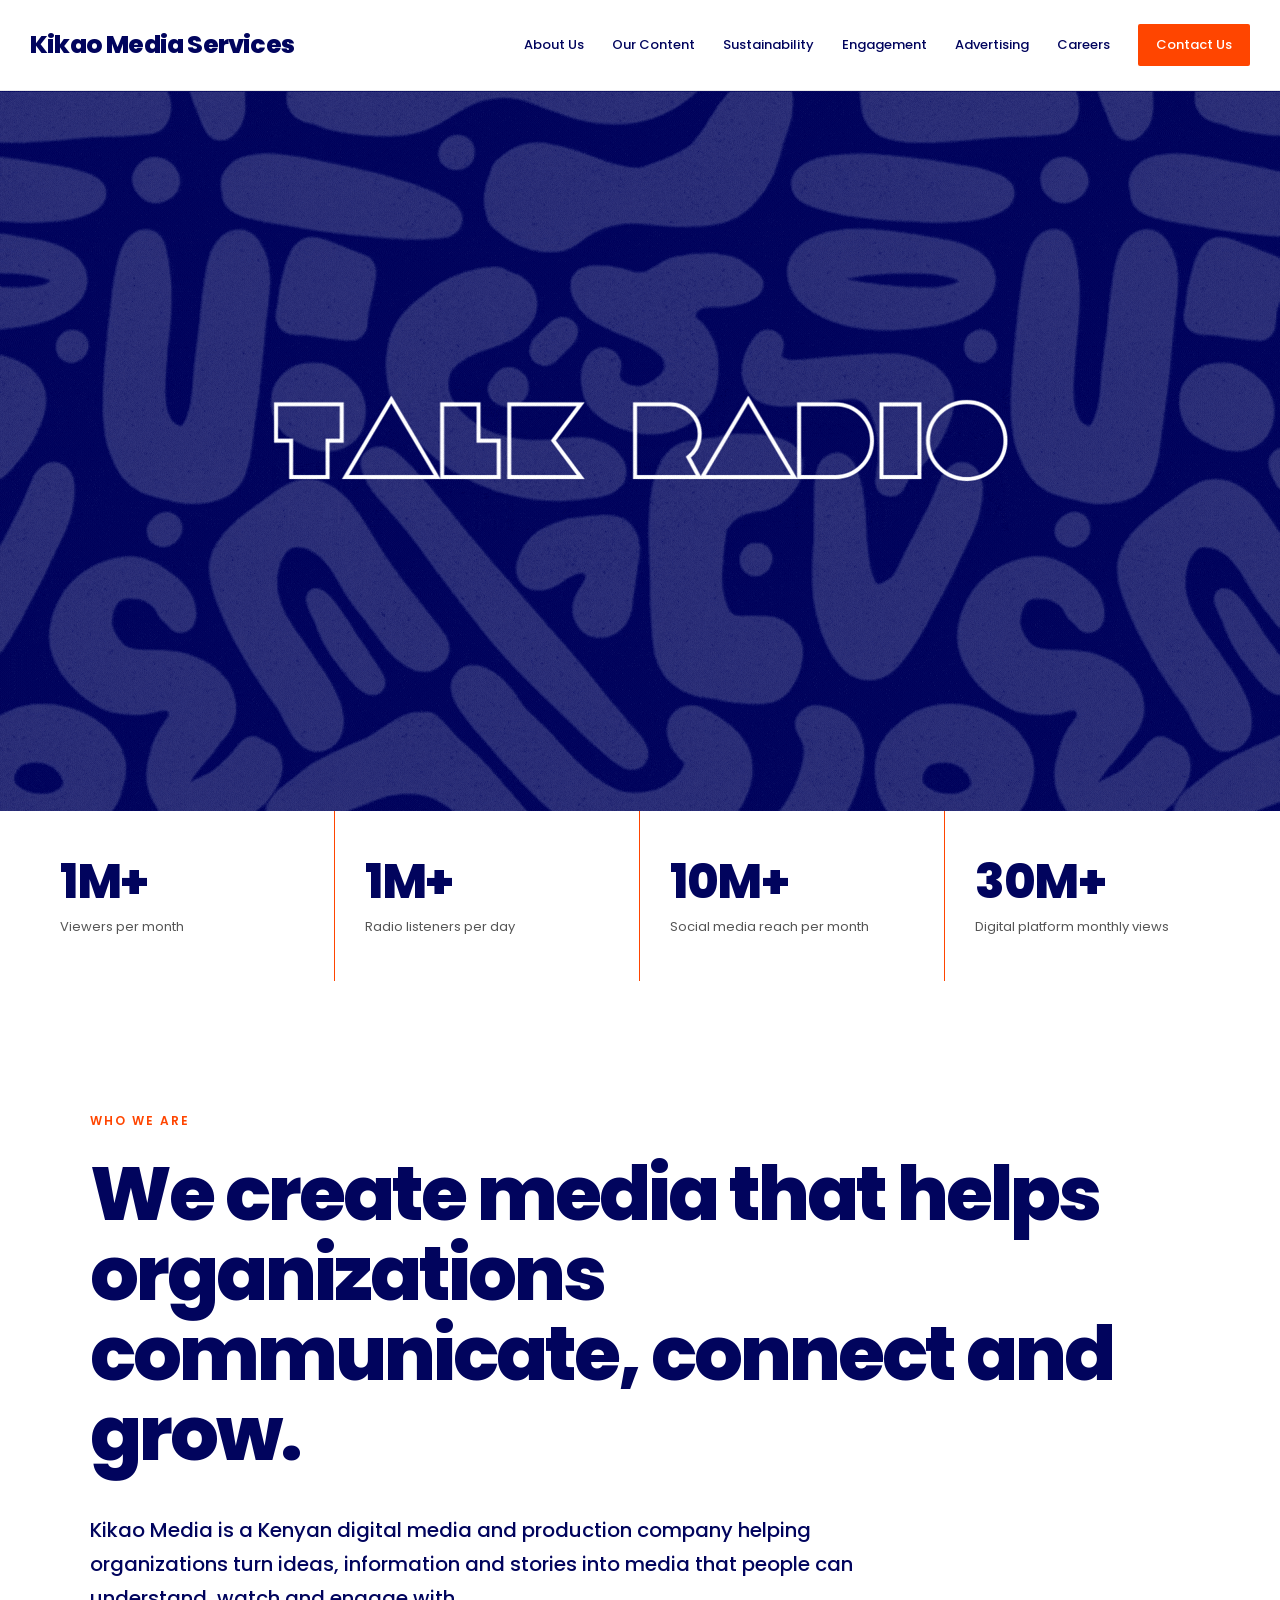
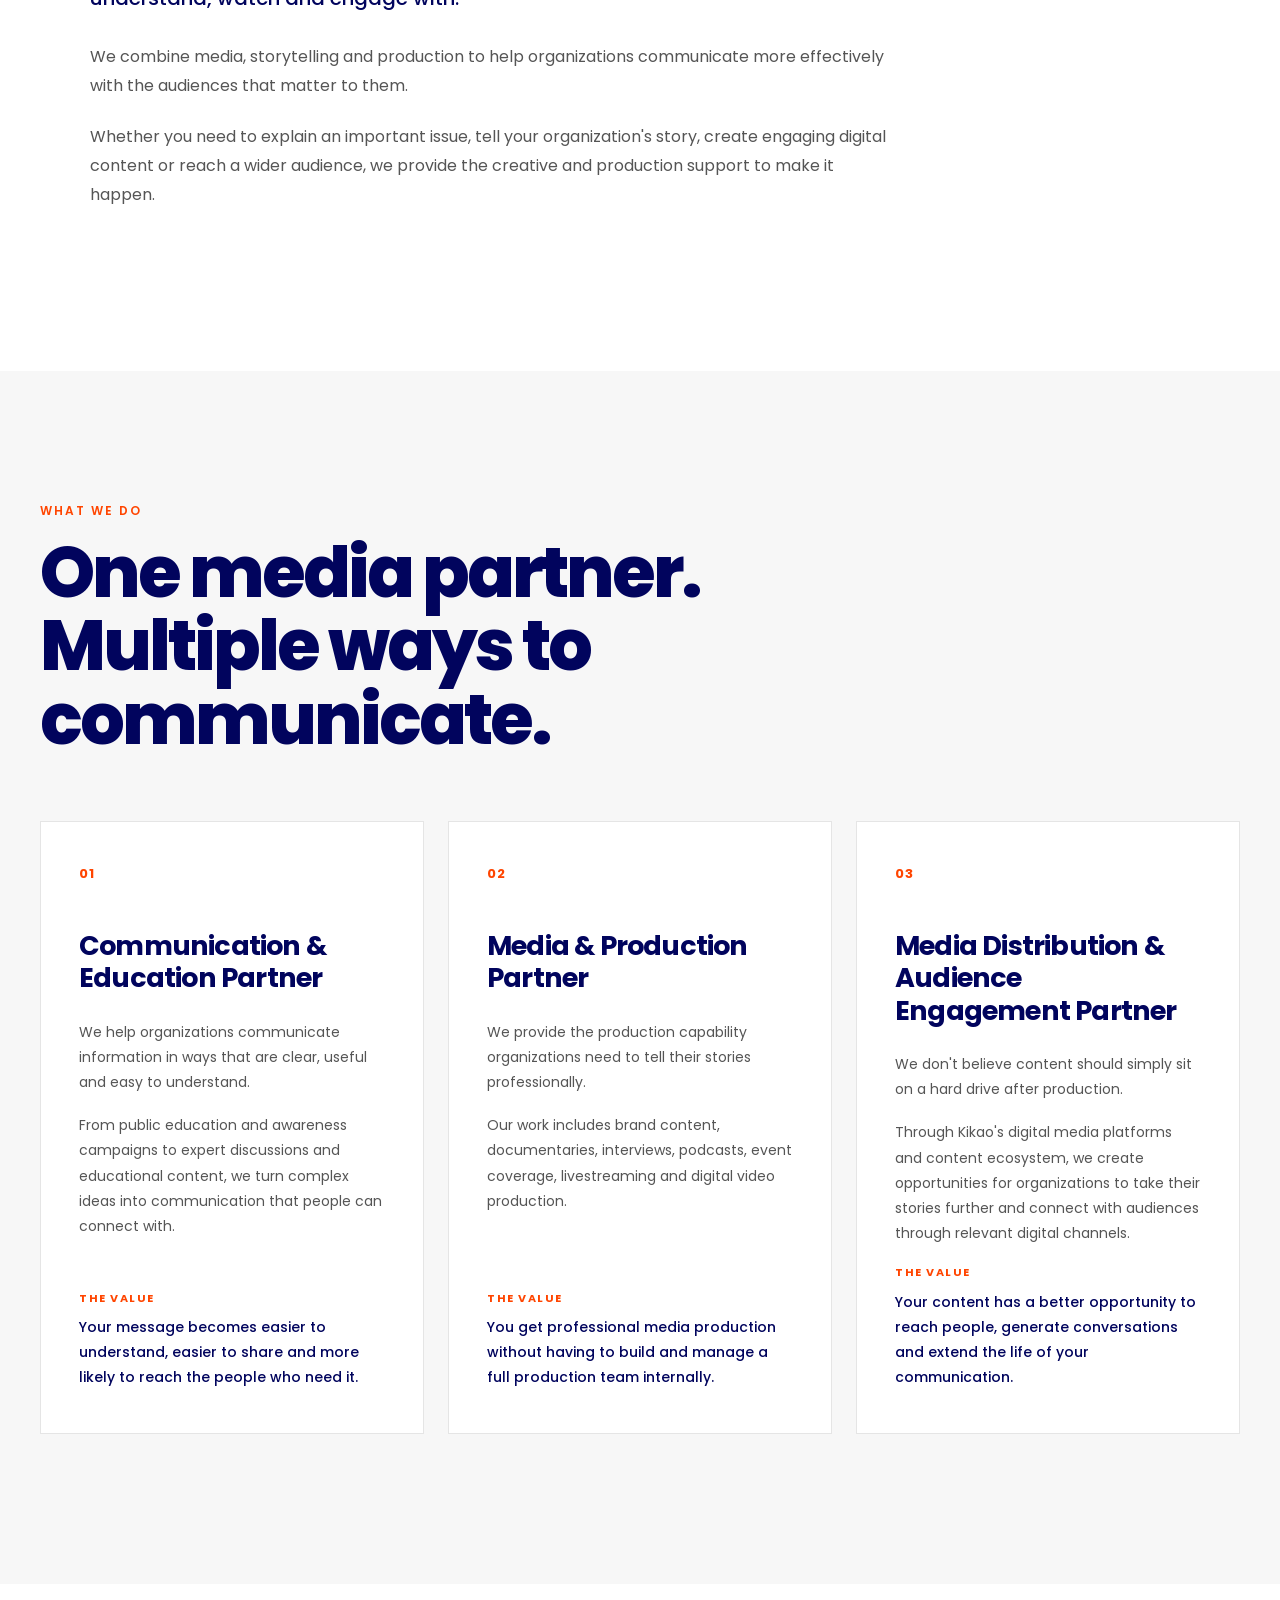
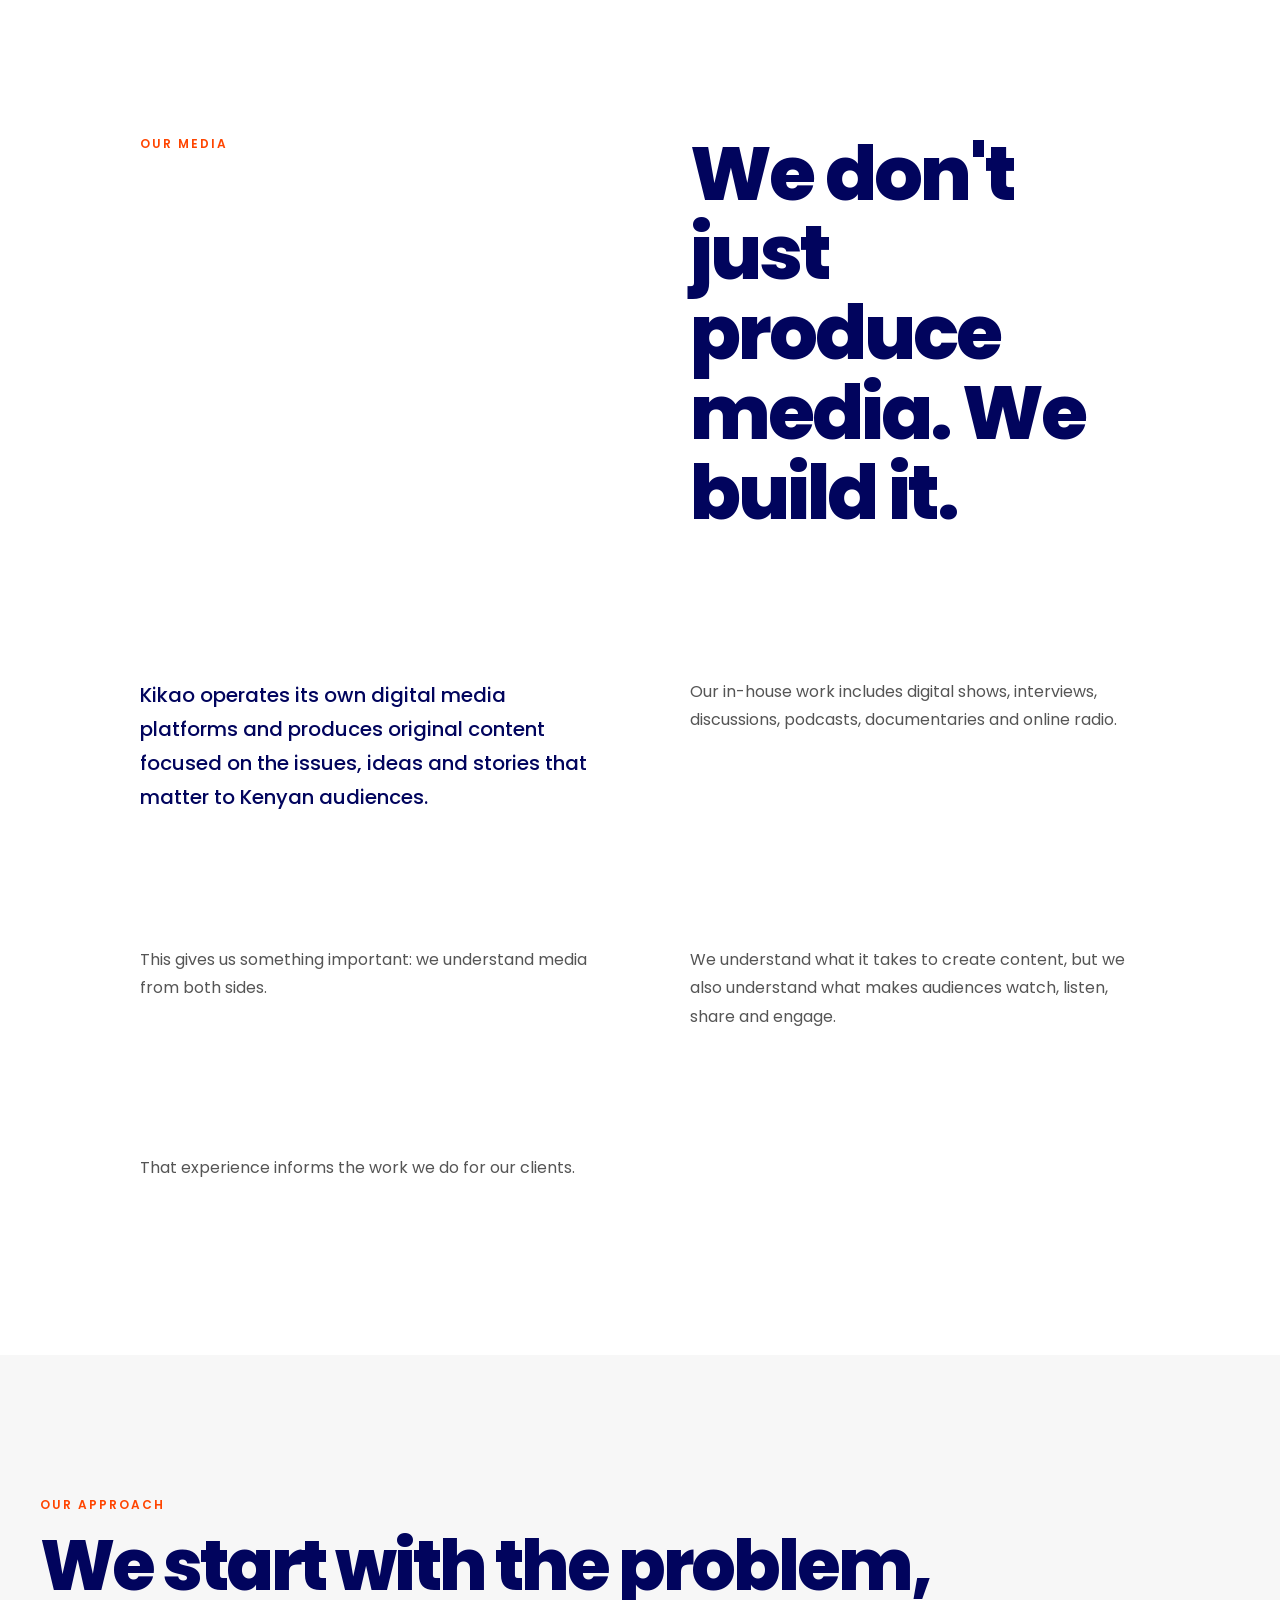
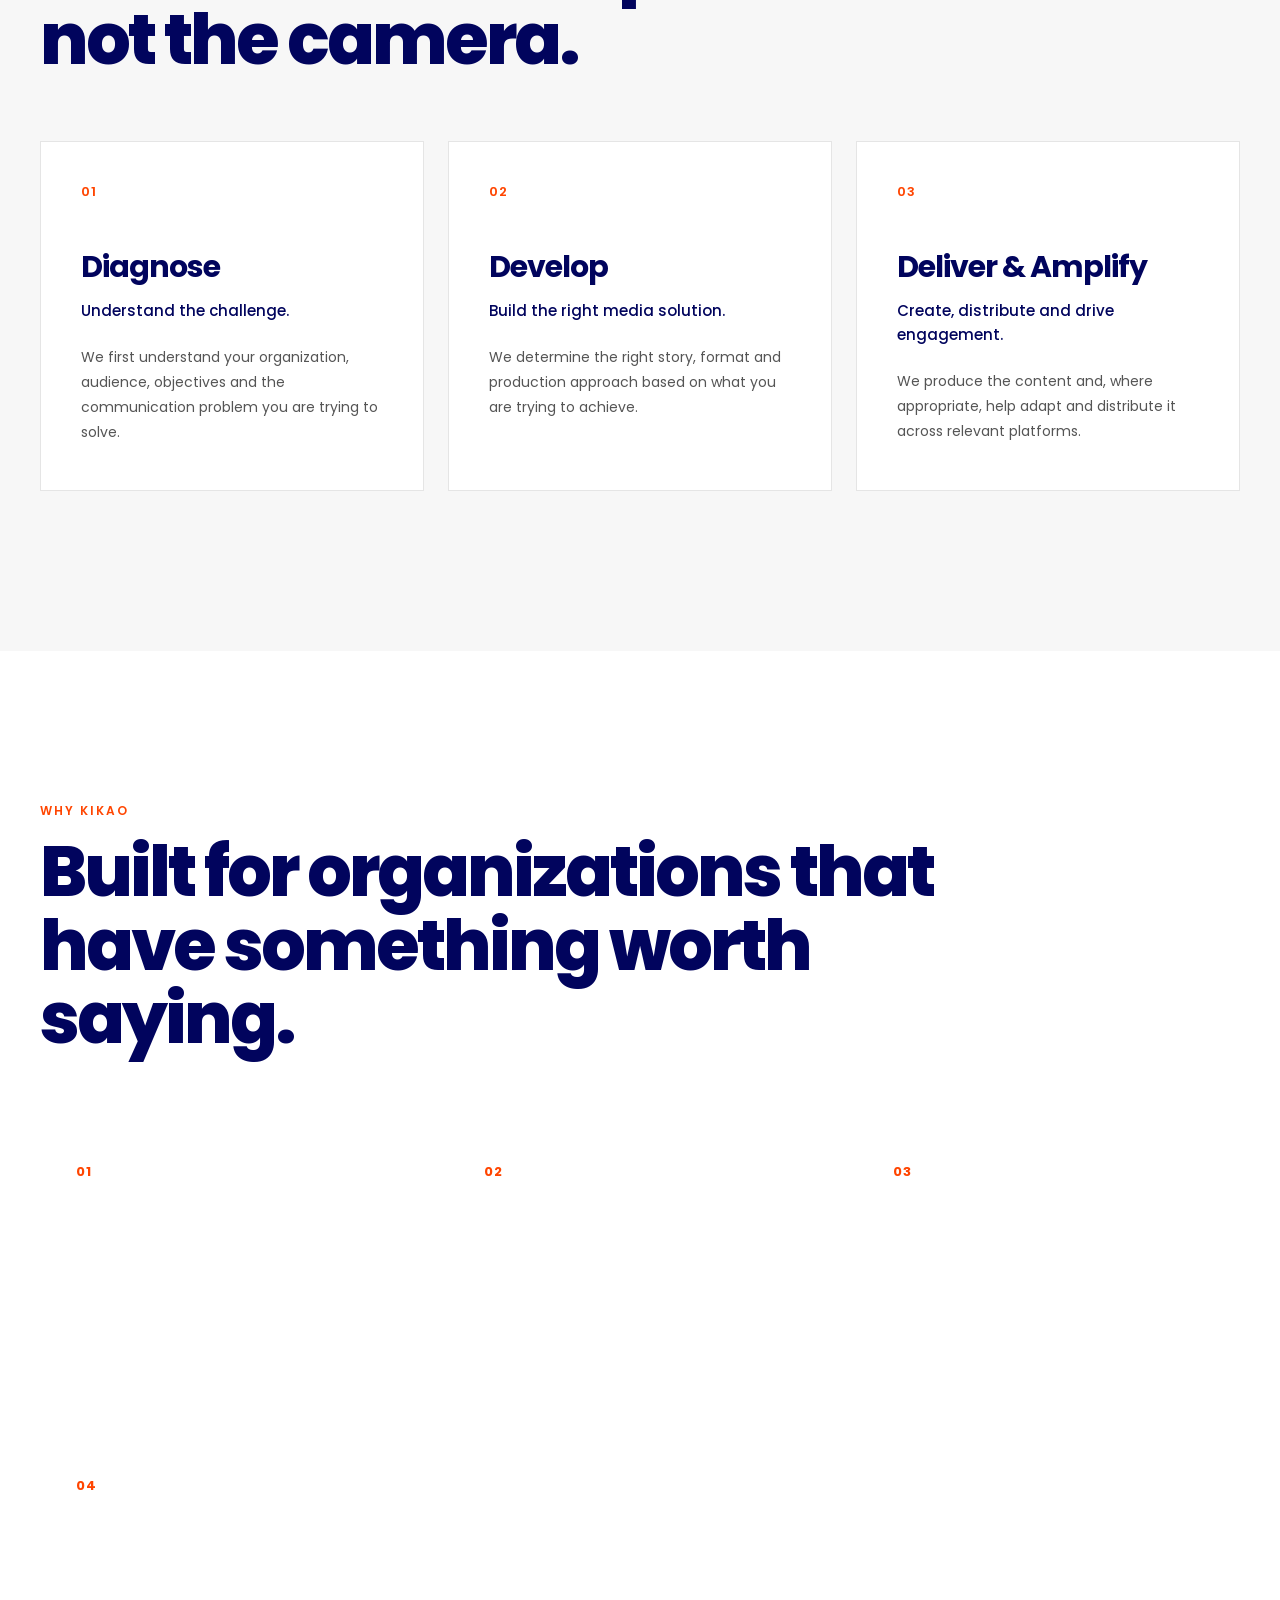
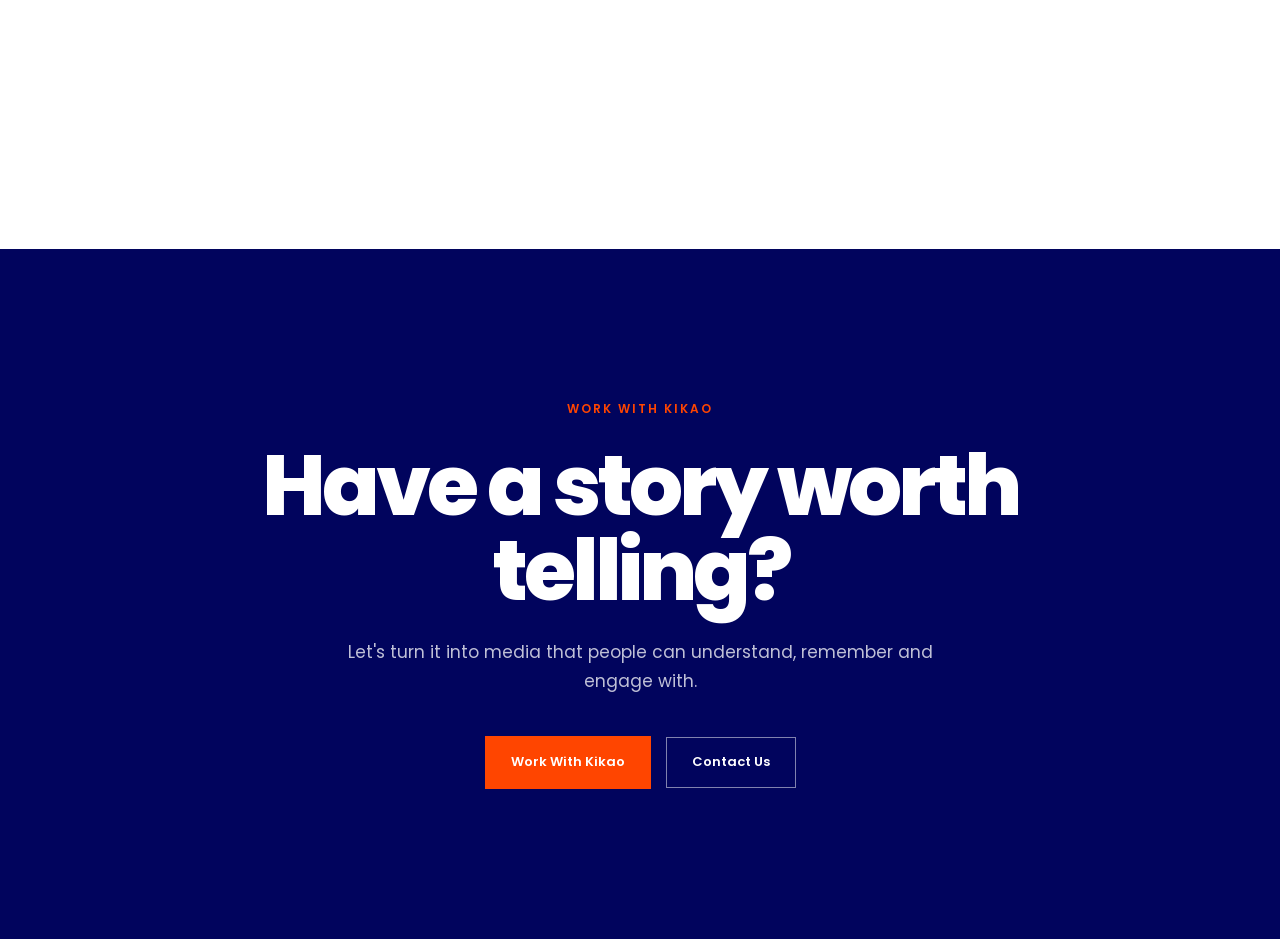
==== Kikao Media Website 2/about.html @ 04becda0 "Add files via upload" ====
<!DOCTYPE html>
<html lang="en">
<head>
    <meta charset="UTF-8">
    <meta name="viewport" content="width=device-width, initial-scale=1.0">

    <title>About Us | Kikao Media Services</title>

    <!-- Poppins Font -->
    <link rel="preconnect" href="https://fonts.googleapis.com">
    <link rel="preconnect" href="https://fonts.gstatic.com" crossorigin>

    <link
        href="https://fonts.googleapis.com/css2?family=Poppins:wght@400;500;600;700;800&display=swap"
        rel="stylesheet"
    >

    <!-- Main Stylesheet -->
    <link rel="stylesheet" href="kikao.css">
</head>

<body>


<!-- =========================================
     HEADER
========================================= -->

<header class="site-header">

    <div class="header-container">

        <!-- Logo -->
        <a href="index.html" class="logo">
            Kikao Media Services
        </a>


        <!-- Desktop Navigation -->
        <nav class="desktop-nav">

            <a href="about.html">About Us</a>

            <a href="content.html">Our Content</a>

            <a href="sustainability.html">Sustainability</a>

            <a href="engagement.html">Engagement</a>

            <a href="advertising.html">Advertising</a>

            <a href="careers.html">Careers</a>

            <a href="contact.html" class="contact-link">
                Contact Us
            </a>

        </nav>


        <!-- Mobile Menu Button -->
        <button
            class="menu-button"
            id="menuButton"
            aria-label="Open menu"
        >
            <span></span>
            <span></span>
            <span></span>
        </button>

    </div>


    <!-- Mobile Navigation -->
    <nav class="mobile-nav" id="mobileNav">

        <a href="about.html">About Us</a>

        <a href="content.html">Our Content</a>

        <a href="sustainability.html">Sustainability</a>

        <a href="engagement.html">Engagement</a>

        <a href="advertising.html">Advertising</a>

        <a href="careers.html">Careers</a>

        <a href="contact.html">Contact Us</a>

    </nav>

</header>



<!-- =========================================
     PAGE CONTENT
========================================= -->

<main>


<!-- =========================================
     HERO / BANNER
========================================= -->

<section class="hero">

    <img
        src="Kikao Thumbnails.gif"
        alt="Kikao Media Services"
        class="hero-image"
    >

</section>



<!-- =========================================
     AUDIENCE STATISTICS
========================================= -->

<section class="stats">

    <div class="stats-container">


        <div class="stat-item">

            <div class="stat-number">
                1M+
            </div>

            <div class="stat-label">
                Viewers per month
            </div>

        </div>


        <div class="stat-item">

            <div class="stat-number">
                1M+
            </div>

            <div class="stat-label">
                Radio listeners per day
            </div>

        </div>


        <div class="stat-item">

            <div class="stat-number">
                10M+
            </div>

            <div class="stat-label">
                Social media reach per month
            </div>

        </div>


        <div class="stat-item">

            <div class="stat-number">
                30M+
            </div>

            <div class="stat-label">
                Digital platform monthly views
            </div>

        </div>

    </div>

</section>



<!-- =========================================
     WHO WE ARE
========================================= -->

<section class="about-intro">

    <div class="about-container">

        <div class="section-eyebrow">
            WHO WE ARE
        </div>


        <h1>
            We create media that helps organizations
            communicate, connect and grow.
        </h1>


        <p class="lead-text">
            Kikao Media is a Kenyan digital media and production company
            helping organizations turn ideas, information and stories into
            media that people can understand, watch and engage with.
        </p>


        <p>
            We combine media, storytelling and production to help
            organizations communicate more effectively with the audiences
            that matter to them.
        </p>


        <p>
            Whether you need to explain an important issue, tell your
            organization's story, create engaging digital content or reach
            a wider audience, we provide the creative and production
            support to make it happen.
        </p>

    </div>

</section>



<!-- =========================================
     WHAT WE DO
========================================= -->

<section class="what-we-do">

    <div class="content-container">

        <div class="section-eyebrow">
            WHAT WE DO
        </div>


        <h2>
            One media partner.
            Multiple ways to communicate.
        </h2>


        <div class="service-grid">


            <!-- SERVICE 01 -->

            <article class="about-service">

                <span class="service-number">
                    01
                </span>

                <h3>
                    Communication &amp;
                    Education Partner
                </h3>

                <p>
                    We help organizations communicate information in ways
                    that are clear, useful and easy to understand.
                </p>

                <p>
                    From public education and awareness campaigns to expert
                    discussions and educational content, we turn complex
                    ideas into communication that people can connect with.
                </p>

                <div class="value-label">
                    THE VALUE
                </div>

                <p class="value-text">
                    Your message becomes easier to understand, easier to
                    share and more likely to reach the people who need it.
                </p>

            </article>



            <!-- SERVICE 02 -->

            <article class="about-service">

                <span class="service-number">
                    02
                </span>

                <h3>
                    Media &amp;
                    Production Partner
                </h3>

                <p>
                    We provide the production capability organizations need
                    to tell their stories professionally.
                </p>

                <p>
                    Our work includes brand content, documentaries,
                    interviews, podcasts, event coverage, livestreaming and
                    digital video production.
                </p>

                <div class="value-label">
                    THE VALUE
                </div>

                <p class="value-text">
                    You get professional media production without having to
                    build and manage a full production team internally.
                </p>

            </article>



            <!-- SERVICE 03 -->

            <article class="about-service">

                <span class="service-number">
                    03
                </span>

                <h3>
                    Media Distribution &amp;
                    Audience Engagement Partner
                </h3>

                <p>
                    We don't believe content should simply sit on a hard
                    drive after production.
                </p>

                <p>
                    Through Kikao's digital media platforms and content
                    ecosystem, we create opportunities for organizations to
                    take their stories further and connect with audiences
                    through relevant digital channels.
                </p>

                <div class="value-label">
                    THE VALUE
                </div>

                <p class="value-text">
                    Your content has a better opportunity to reach people,
                    generate conversations and extend the life of your
                    communication.
                </p>

            </article>

        </div>

    </div>

</section>



<!-- =========================================
     OUR MEDIA
========================================= -->

<section class="our-media">

    <div class="media-container">

        <div class="section-eyebrow">
            OUR MEDIA
        </div>


        <h2>
            We don't just produce media.
            We build it.
        </h2>


        <p class="lead-text">
            Kikao operates its own digital media platforms and produces
            original content focused on the issues, ideas and stories that
            matter to Kenyan audiences.
        </p>


        <p>
            Our in-house work includes digital shows, interviews,
            discussions, podcasts, documentaries and online radio.
        </p>


        <p>
            This gives us something important: we understand media from
            both sides.
        </p>


        <p>
            We understand what it takes to create content, but we also
            understand what makes audiences watch, listen, share and engage.
        </p>


        <p>
            That experience informs the work we do for our clients.
        </p>

    </div>

</section>



<!-- =========================================
     OUR APPROACH
========================================= -->

<section class="our-approach">

    <div class="content-container">

        <div class="section-eyebrow">
            OUR APPROACH
        </div>


        <h2>
            We start with the problem,
            not the camera.
        </h2>


        <div class="approach-grid">


            <!-- STEP 01 -->

            <article class="approach-item">

                <span class="approach-number">
                    01
                </span>

                <h3>
                    Diagnose
                </h3>

                <h4>
                    Understand the challenge.
                </h4>

                <p>
                    We first understand your organization, audience,
                    objectives and the communication problem you are
                    trying to solve.
                </p>

            </article>



            <!-- STEP 02 -->

            <article class="approach-item">

                <span class="approach-number">
                    02
                </span>

                <h3>
                    Develop
                </h3>

                <h4>
                    Build the right media solution.
                </h4>

                <p>
                    We determine the right story, format and production
                    approach based on what you are trying to achieve.
                </p>

            </article>



            <!-- STEP 03 -->

            <article class="approach-item">

                <span class="approach-number">
                    03
                </span>

                <h3>
                    Deliver &amp; Amplify
                </h3>

                <h4>
                    Create, distribute and drive engagement.
                </h4>

                <p>
                    We produce the content and, where appropriate, help
                    adapt and distribute it across relevant platforms.
                </p>

            </article>

        </div>

    </div>

</section>



<!-- =========================================
     WHY KIKAO
========================================= -->

<section class="why-kikao">

    <div class="content-container">

        <div class="section-eyebrow">
            WHY KIKAO
        </div>


        <h2>
            Built for organizations
            that have something worth saying.
        </h2>


        <div class="why-grid">


            <!-- POINT 01 -->

            <div class="why-item">

                <span class="why-number">
                    01
                </span>

                <h3>
                    Strategic Thinking
                </h3>

                <p>
                    We look beyond production to understand what your
                    content needs to achieve.
                </p>

            </div>



            <!-- POINT 02 -->

            <div class="why-item">

                <span class="why-number">
                    02
                </span>

                <h3>
                    Professional Production
                </h3>

                <p>
                    We bring together storytelling, video and digital
                    production to create polished media.
                </p>

            </div>



            <!-- POINT 03 -->

            <div class="why-item">

                <span class="why-number">
                    03
                </span>

                <h3>
                    Audience Understanding
                </h3>

                <p>
                    Our experience as a media organization gives us a
                    practical understanding of what audiences respond to.
                </p>

            </div>



            <!-- POINT 04 -->

            <div class="why-item">

                <span class="why-number">
                    04
                </span>

                <h3>
                    Flexible Partnership
                </h3>

                <p>
                    We can work alongside your existing team or provide
                    the production and communication support you need.
                </p>

            </div>

        </div>

    </div>

</section>



<!-- =========================================
     CALL TO ACTION
========================================= -->

<section class="about-cta">

    <div class="cta-container">

        <div class="section-eyebrow">
            WORK WITH KIKAO
        </div>


        <h2>
            Have a story worth telling?
        </h2>


        <p>
            Let's turn it into media that people can understand,
            remember and engage with.
        </p>


        <div class="cta-buttons">

            <a href="contact.html" class="primary-button">
                Work With Kikao
            </a>

            <a href="contact.html" class="secondary-button">
                Contact Us
            </a>

        </div>

    </div>

</section>


</main>



<!-- =========================================
     JAVASCRIPT
========================================= -->

<script src="script.js"></script>

</body>
</html>
---- Kikao Media Website 2/kikao.css ----
/* =========================================
   KIKAO MEDIA SERVICES
   MAIN STYLESHEET
========================================= */


/* =========================================
   VARIABLES
========================================= */

:root {
    /* Kikao Brand Colors */
    --primary-color: #01045d;
    --accent-color: #ff4500;

    /* Supporting Colors */
    --text-color: #01045d;
    --muted-color: #555555;
    --background-color: #ffffff;
    --border-color: #e8e8e8;

    /* Layout */
    --max-width: 1400px;
}


/* =========================================
   RESET
========================================= */

* {
    margin: 0;
    padding: 0;
    box-sizing: border-box;
}

html {
    scroll-behavior: smooth;
}

body {
    font-family: "Poppins", sans-serif;
    background: var(--background-color);
    color: var(--text-color);
    line-height: 1.6;
}

a {
    color: inherit;
    text-decoration: none;
}


/* =========================================
   HEADER
========================================= */

.site-header {
    width: 100%;
    background: var(--background-color);
    border-bottom: 1px solid var(--border-color);

    position: relative;
    z-index: 1000;
}

.header-container {
    width: min(100% - 60px, var(--max-width));
    min-height: 90px;
    margin: 0 auto;

    display: flex;
    align-items: center;
    justify-content: space-between;
    gap: 40px;
}


/* =========================================
   LOGO
========================================= */

.logo {
    color: var(--primary-color);

    font-size: 25px;
    font-weight: 800;

    letter-spacing: -0.8px;
    white-space: nowrap;

    transition: color 0.25s ease, opacity 0.25s ease;
}

.logo:hover {
    color: var(--accent-color);
}


/* =========================================
   DESKTOP NAVIGATION
========================================= */

.desktop-nav {
    display: flex;
    align-items: center;
    gap: 28px;
}

.desktop-nav a {
    color: var(--primary-color);

    font-size: 13px;
    font-weight: 500;

    white-space: nowrap;

    transition:
        color 0.25s ease,
        opacity 0.25s ease;
}

.desktop-nav a:hover {
    color: var(--accent-color);
}


/* Contact CTA */

.desktop-nav .contact-link {
    color: #ffffff;
    background: var(--accent-color);

    padding: 11px 18px;

    border-radius: 2px;

    transition:
        background 0.25s ease,
        opacity 0.25s ease;
}

.desktop-nav .contact-link:hover {
    color: #ffffff;
    background: var(--primary-color);
    opacity: 1;
}


/* =========================================
   MOBILE MENU BUTTON
========================================= */

.menu-button {
    width: 42px;
    height: 42px;

    border: none;
    background: transparent;

    display: none;

    flex-direction: column;
    justify-content: center;
    align-items: center;

    gap: 5px;

    cursor: pointer;
}

.menu-button span {
    display: block;

    width: 22px;
    height: 2px;

    background: var(--primary-color);

    transition:
        transform 0.25s ease,
        opacity 0.25s ease;
}


/* =========================================
   MOBILE NAVIGATION
========================================= */

.mobile-nav {
    display: none;

    width: 100%;

    padding: 15px 30px 25px;

    background: var(--background-color);

    border-top: 1px solid var(--border-color);
}

.mobile-nav a {
    display: block;

    padding: 14px 0;

    color: var(--primary-color);

    font-size: 14px;
    font-weight: 500;

    border-bottom: 1px solid var(--border-color);

    transition: color 0.25s ease;
}

.mobile-nav a:last-child {
    border-bottom: none;
}

.mobile-nav a:hover {
    color: var(--accent-color);
}

.mobile-nav.active {
    display: block;
}


/* =========================================
   HERO
========================================= */

.hero {
    width: 100%;

    overflow: hidden;

    background: var(--background-color);
}

.hero-image {
    display: block;

    width: 100%;
    height: auto;

    min-height: 300px;

    object-fit: cover;
}


/* =========================================
   STATISTICS
========================================= */

.stats {
    width: 100%;

    background: var(--background-color);
}

.stats-container {
    width: min(100% - 60px, var(--max-width));
    margin: 0 auto;

    display: grid;

    grid-template-columns: repeat(4, 1fr);
}


/* Individual statistic */

.stat-item {
    min-height: 170px;

    padding: 40px 30px;

    display: flex;
    flex-direction: column;
    justify-content: center;

    border-right: 1px solid var(--accent-color);
}

.stat-item:last-child {
    border-right: none;
}


/* =========================================
   STAT NUMBER
========================================= */

.stat-number {
    color: var(--primary-color);

    font-size: clamp(30px, 4vw, 48px);

    font-weight: 800;

    line-height: 1.1;

    letter-spacing: -1.5px;
}


/* =========================================
   STAT LABEL
========================================= */

.stat-label {
    margin-top: 8px;

    color: var(--muted-color);

    font-size: 13px;
    font-weight: 400;

    line-height: 1.5;
}


/* =========================================
   NEXT SECTION
========================================= */

.next-section {
    padding: 120px 30px;

    background: var(--background-color);
}

.section-container {
    width: min(100%, 900px);

    margin: 0 auto;
}


/* Eyebrow */

.section-eyebrow {
    margin-bottom: 15px;

    color: var(--accent-color);

    font-size: 12px;
    font-weight: 600;

    letter-spacing: 2px;
}


/* Main heading */

.section-container h2 {
    margin-bottom: 20px;

    color: var(--primary-color);

    font-size: clamp(36px, 6vw, 72px);

    font-weight: 800;

    letter-spacing: -3px;

    line-height: 1.05;
}


/* Section paragraph */

.section-container > p:last-child {
    max-width: 650px;

    color: var(--muted-color);

    font-size: 17px;
}


/* =========================================
   TABLET
========================================= */

@media (max-width: 1100px) {

    .desktop-nav {
        gap: 18px;
    }

    .desktop-nav a {
        font-size: 12px;
    }

    .logo {
        font-size: 22px;
    }

    .header-container {
        width: min(100% - 40px, var(--max-width));
    }

    .stats-container {
        width: min(100% - 40px, var(--max-width));
    }

    .stat-item {
        padding: 35px 20px;
    }

}


/* =========================================
   MOBILE
========================================= */

@media (max-width: 800px) {

    /* Header */

    .header-container {
        min-height: 75px;

        width: calc(100% - 40px);
    }

    .logo {
        font-size: 20px;

        letter-spacing: -0.6px;
    }


    /* Hide desktop navigation */

    .desktop-nav {
        display: none;
    }


    /* Show mobile button */

    .menu-button {
        display: flex;
    }


    /* Hero */

    .hero-image {
        min-height: 220px;

        object-fit: cover;
    }


    /* Statistics */

    .stats-container {
        width: 100%;

        display: block;
    }

    .stat-item {
        min-height: auto;

        padding: 30px 25px;

        border-right: none;

        border-bottom: 1px solid var(--accent-color);
    }

    .stat-item:last-child {
        border-bottom: none;
    }

    .stat-number {
        font-size: 38px;
    }

    .stat-label {
        font-size: 13px;
    }


    /* Next section */

    .next-section {
        padding: 80px 25px;
    }

    .section-container h2 {
        letter-spacing: -2px;
    }

}


/* =========================================
   SMALL PHONES
========================================= */

@media (max-width: 450px) {

    .logo {
        font-size: 18px;
    }

    .header-container {
        width: calc(100% - 30px);
    }

    .mobile-nav {
        padding-left: 20px;

        padding-right: 20px;
    }

    .hero-image {
        min-height: 190px;
    }

    .stat-item {
        padding: 27px 20px;
    }

    .stat-number {
        font-size: 34px;
    }

    .next-section {
        padding: 70px 20px;
    }

}

/* =========================================
   KIKAO MEDIA SERVICES
   ABOUT PAGE STYLING
========================================= */


/* =========================================
   GLOBAL ABOUT PAGE CONTAINERS
========================================= */

.about-container,
.content-container,
.media-container,
.cta-container {
    width: min(100% - 60px, 1200px);
    margin-left: auto;
    margin-right: auto;
}


/* =========================================
   WHO WE ARE
========================================= */

.about-intro {
    padding: 130px 0 140px;
    background: #ffffff;
}

.about-container {
    max-width: 1100px;
}

.about-intro .section-eyebrow {
    margin-bottom: 24px;
}

.about-intro h1 {
    max-width: 1050px;

    margin-bottom: 40px;

    color: var(--primary-color);

    font-size: clamp(42px, 6vw, 76px);
    font-weight: 800;

    line-height: 1.05;
    letter-spacing: -3px;
}

.about-intro p {
    max-width: 800px;

    margin-bottom: 22px;

    color: var(--muted-color);

    font-size: 16px;
    line-height: 1.8;
}

.about-intro .lead-text {
    max-width: 850px;

    margin-bottom: 28px;

    color: var(--primary-color);

    font-size: 20px;
    font-weight: 500;

    line-height: 1.7;
}


/* =========================================
   WHAT WE DO
========================================= */

.what-we-do {
    padding: 130px 0 150px;

    background: #f7f7f7;
}

.what-we-do h2,
.our-approach h2,
.why-kikao h2 {
    max-width: 900px;

    margin-bottom: 65px;

    color: var(--primary-color);

    font-size: clamp(40px, 5.5vw, 70px);
    font-weight: 800;

    line-height: 1.05;
    letter-spacing: -3px;
}


/* =========================================
   SERVICE CARDS
========================================= */

.service-grid {
    display: grid;

    grid-template-columns: repeat(3, 1fr);

    gap: 24px;
}

.about-service {
    min-height: 520px;

    padding: 42px 38px;

    background: #ffffff;

    border: 1px solid #e5e5e5;

    display: flex;
    flex-direction: column;

    transition:
        transform 0.3s ease,
        border-color 0.3s ease,
        box-shadow 0.3s ease;
}

.about-service:hover {
    transform: translateY(-6px);

    border-color: var(--accent-color);

    box-shadow: 0 15px 40px rgba(0, 0, 0, 0.06);
}


/* Service number */

.service-number {
    display: block;

    margin-bottom: 35px;

    color: var(--accent-color);

    font-size: 13px;
    font-weight: 600;

    letter-spacing: 1px;
}


/* Service heading */

.about-service h3 {
    margin-bottom: 25px;

    color: var(--primary-color);

    font-size: 27px;
    font-weight: 700;

    line-height: 1.2;
    letter-spacing: -0.8px;
}


/* Service paragraphs */

.about-service p {
    margin-bottom: 18px;

    color: var(--muted-color);

    font-size: 14px;

    line-height: 1.8;
}


/* Value section */

.value-label {
    margin-top: auto;
    margin-bottom: 8px;

    color: var(--accent-color);

    font-size: 11px;
    font-weight: 700;

    letter-spacing: 1.5px;
}

.about-service .value-text {
    margin-bottom: 0;

    color: var(--primary-color);

    font-size: 14px;
    font-weight: 500;
}


/* =========================================
   OUR MEDIA
========================================= */

.our-media {
    padding: 150px 0;

    background: #ffffff;
}

.media-container {
    max-width: 1000px;
}

.our-media .section-eyebrow {
    margin-bottom: 24px;
}

.our-media h2 {
    max-width: 900px;

    margin-bottom: 45px;

    color: var(--primary-color);

    font-size: clamp(42px, 6vw, 76px);
    font-weight: 800;

    line-height: 1.05;
    letter-spacing: -3px;
}

.our-media p {
    max-width: 780px;

    margin-bottom: 22px;

    color: var(--muted-color);

    font-size: 16px;
    line-height: 1.8;
}

.our-media .lead-text {
    max-width: 850px;

    margin-bottom: 32px;

    color: var(--primary-color);

    font-size: 20px;
    font-weight: 500;

    line-height: 1.7;
}


/* =========================================
   OUR APPROACH
========================================= */

.our-approach {
    padding: 140px 0 160px;

    background: #f7f7f7;
}

.our-approach h2 {
    margin-bottom: 65px;
}


/* Approach cards */

.approach-grid {
    display: grid;

    grid-template-columns: repeat(3, 1fr);

    gap: 24px;
}

.approach-item {
    min-height: 350px;

    padding: 40px;

    background: #ffffff;

    border: 1px solid #e5e5e5;

    transition:
        transform 0.3s ease,
        border-color 0.3s ease,
        box-shadow 0.3s ease;
}

.approach-item:hover {
    transform: translateY(-6px);

    border-color: var(--accent-color);

    box-shadow: 0 15px 40px rgba(0, 0, 0, 0.06);
}

.approach-number {
    display: block;

    margin-bottom: 40px;

    color: var(--accent-color);

    font-size: 13px;
    font-weight: 600;

    letter-spacing: 1px;
}

.approach-item h3 {
    margin-bottom: 8px;

    color: var(--primary-color);

    font-size: 30px;
    font-weight: 700;

    letter-spacing: -1px;
}

.approach-item h4 {
    margin-bottom: 22px;

    color: var(--primary-color);

    font-size: 15px;
    font-weight: 500;
}

.approach-item p {
    color: var(--muted-color);

    font-size: 14px;

    line-height: 1.8;
}


/* =========================================
   WHY KIKAO
========================================= */

.why-kikao {
    padding: 150px 0;

    background: #ffffff;
}

.why-kikao h2 {
    margin-bottom: 70px;
}


/* Why cards */

.why-grid {
    display: grid;

    grid-template-columns: repeat(2, 1fr);

    gap: 24px;
}

.why-item {
    padding: 40px;

    border: 1px solid #e5e5e5;

    background: #ffffff;

    transition:
        border-color 0.3s ease,
        transform 0.3s ease,
        box-shadow 0.3s ease;
}

.why-item:hover {
    transform: translateY(-5px);

    border-color: var(--accent-color);

    box-shadow: 0 15px 40px rgba(0, 0, 0, 0.05);
}

.why-number {
    display: block;

    margin-bottom: 25px;

    color: var(--accent-color);

    font-size: 12px;
    font-weight: 600;

    letter-spacing: 1px;
}

.why-item h3 {
    margin-bottom: 15px;

    color: var(--primary-color);

    font-size: 24px;
    font-weight: 700;

    letter-spacing: -0.5px;
}

.why-item p {
    max-width: 500px;

    color: var(--muted-color);

    font-size: 14px;

    line-height: 1.8;
}


/* =========================================
   CALL TO ACTION
========================================= */

.about-cta {
    padding: 150px 0;

    background: var(--primary-color);

    text-align: center;
}

.cta-container {
    max-width: 900px;
}

.about-cta .section-eyebrow {
    margin-bottom: 25px;

    color: var(--accent-color);
}

.about-cta h2 {
    margin-bottom: 25px;

    color: #ffffff;

    font-size: clamp(45px, 7vw, 85px);
    font-weight: 800;

    line-height: 1;
    letter-spacing: -4px;
}

.about-cta p {
    max-width: 650px;

    margin: 0 auto 40px;

    color: rgba(255, 255, 255, 0.75);

    font-size: 17px;

    line-height: 1.7;
}


/* =========================================
   CTA BUTTONS
========================================= */

.cta-buttons {
    display: flex;

    justify-content: center;
    align-items: center;

    gap: 15px;
}

.primary-button,
.secondary-button {
    display: inline-flex;

    align-items: center;
    justify-content: center;

    padding: 14px 25px;

    font-size: 13px;
    font-weight: 600;

    transition:
        background 0.25s ease,
        color 0.25s ease,
        border-color 0.25s ease;
}


/* Orange button */

.primary-button {
    color: #ffffff;

    background: var(--accent-color);

    border: 1px solid var(--accent-color);
}

.primary-button:hover {
    color: var(--primary-color);

    background: #ffffff;

    border-color: #ffffff;
}


/* Outline button */

.secondary-button {
    color: #ffffff;

    background: transparent;

    border: 1px solid rgba(255, 255, 255, 0.5);
}

.secondary-button:hover {
    color: var(--primary-color);

    background: #ffffff;

    border-color: #ffffff;
}


/* =========================================
   TABLET
========================================= */

@media (max-width: 900px) {

    .about-container,
    .content-container,
    .media-container,
    .cta-container {
        width: min(100% - 50px, 750px);
    }


    .service-grid,
    .approach-grid {
        grid-template-columns: 1fr;
    }


    .about-service {
        min-height: auto;
    }


    .approach-item {
        min-height: auto;
    }


    .why-grid {
        grid-template-columns: 1fr;
    }


    .about-intro,
    .our-media,
    .why-kikao {
        padding: 100px 0;
    }


    .what-we-do,
    .our-approach {
        padding: 100px 0;
    }


    .about-intro h1,
    .our-media h2,
    .what-we-do h2,
    .our-approach h2,
    .why-kikao h2 {
        letter-spacing: -2px;
    }

}


/* =========================================
   MOBILE
========================================= */

@media (max-width: 600px) {

    .about-container,
    .content-container,
    .media-container,
    .cta-container {
        width: calc(100% - 40px);
    }


    /* Who We Are */

    .about-intro {
        padding: 80px 0 90px;
    }

    .about-intro h1 {
        margin-bottom: 30px;

        font-size: clamp(38px, 11vw, 55px);

        letter-spacing: -2px;
    }

    .about-intro .lead-text {
        font-size: 17px;
    }

    .about-intro p {
        font-size: 14px;
    }


    /* What We Do */

    .what-we-do {
        padding: 80px 0 90px;
    }

    .what-we-do h2,
    .our-approach h2,
    .why-kikao h2 {
        margin-bottom: 45px;

        font-size: clamp(38px, 10vw, 55px);

        letter-spacing: -2px;
    }


    /* Service Cards */

    .service-grid {
        gap: 18px;
    }

    .about-service {
        padding: 30px;

        min-height: 0;
    }

    .about-service h3 {
        font-size: 24px;
    }


    /* Our Media */

    .our-media {
        padding: 90px 0;
    }

    .our-media h2 {
        margin-bottom: 35px;

        font-size: clamp(40px, 11vw, 58px);

        letter-spacing: -2px;
    }

    .our-media .lead-text {
        font-size: 17px;
    }

    .our-media p {
        font-size: 14px;
    }


    /* Approach */

    .our-approach {
        padding: 90px 0;
    }

    .approach-grid {
        gap: 18px;
    }

    .approach-item {
        padding: 30px;
    }

    .approach-item h3 {
        font-size: 27px;
    }


    /* Why Kikao */

    .why-kikao {
        padding: 90px 0;
    }

    .why-grid {
        gap: 18px;
    }

    .why-item {
        padding: 30px;
    }


    /* CTA */

    .about-cta {
        padding: 90px 0;
    }

    .about-cta h2 {
        font-size: clamp(42px, 12vw, 65px);

        letter-spacing: -3px;
    }

    .about-cta p {
        font-size: 15px;
    }

    .cta-buttons {
        flex-direction: column;

        width: 100%;
    }

    .primary-button,
    .secondary-button {
        width: 100%;
    }

}


/* =========================================
   VERY SMALL PHONES
========================================= */

@media (max-width: 380px) {

    .about-container,
    .content-container,
    .media-container,
    .cta-container {
        width: calc(100% - 30px);
    }

    .about-service,
    .approach-item,
    .why-item {
        padding: 25px;
    }

}

/* =========================================
   KIKAO MEDIA GROUP
   DATA PRIVACY PAGE
========================================= */


/* =========================================
   VARIABLES
========================================= */

:root {

    --privacy-primary: #01045d;
    --privacy-accent: #ff4500;

    --privacy-text: #111111;
    --privacy-muted: #666666;

    --privacy-background: #ffffff;
    --privacy-light: #f7f7f7;

    --privacy-border: #e5e5e5;

}


/* =========================================
   GENERAL
========================================= */

.privacy-container {

    width: min(
        calc(100% - 60px),
        1200px
    );

    margin: 0 auto;

}


/* =========================================
   HERO
========================================= */

.privacy-hero {

    padding: 120px 0 100px;

    background: var(--privacy-light);

    border-bottom: 1px solid var(--privacy-border);

}


.privacy-eyebrow {

    margin-bottom: 20px;

    color: var(--privacy-accent);

    font-size: 12px;
    font-weight: 700;

    letter-spacing: 2px;

}


.privacy-hero h1 {

    max-width: 900px;

    margin-bottom: 30px;

    color: var(--privacy-primary);

    font-size: clamp(
        52px,
        8vw,
        110px
    );

    font-weight: 800;

    letter-spacing: -5px;

    line-height: 0.95;

}


.privacy-intro {

    max-width: 650px;

    color: var(--privacy-muted);

    font-size: 18px;

    line-height: 1.7;

}


/* =========================================
   CONTENT
========================================= */

.privacy-content {

    padding: 100px 0 140px;

    background: var(--privacy-background);

}


/* =========================================
   PRIVACY SECTION
========================================= */

.privacy-section {

    display: grid;

    grid-template-columns: 100px 1fr;

    gap: 60px;

    padding: 70px 0;

    border-bottom: 1px solid var(--privacy-border);

}


.privacy-section:first-child {

    padding-top: 0;

}


.privacy-section:last-child {

    border-bottom: none;

}


/* =========================================
   NUMBER
========================================= */

.privacy-number {

    color: var(--privacy-accent);

    font-size: 14px;

    font-weight: 700;

    letter-spacing: 1px;

}


/* =========================================
   COPY
========================================= */

.privacy-copy {

    max-width: 800px;

}


.privacy-copy h2 {

    margin-bottom: 25px;

    color: var(--privacy-primary);

    font-size: clamp(
        28px,
        4vw,
        48px
    );

    font-weight: 800;

    letter-spacing: -1.5px;

    line-height: 1.1;

}


.privacy-copy p {

    margin-bottom: 20px;

    color: var(--privacy-text);

    font-size: 16px;

    line-height: 1.8;

}


.privacy-copy ul {

    margin: 25px 0;

    padding-left: 22px;

}


.privacy-copy li {

    margin-bottom: 13px;

    padding-left: 5px;

    color: var(--privacy-text);

    font-size: 16px;

    line-height: 1.7;

}


.privacy-copy strong {

    color: var(--privacy-primary);

}


/* =========================================
   CONTACT
========================================= */

.privacy-contact {

    margin-top: 35px;

    padding: 30px;

    background: var(--privacy-light);

    border-left: 4px solid var(--privacy-accent);

}


.privacy-contact p {

    margin-bottom: 8px;

}


.privacy-contact a {

    color: var(--privacy-primary);

    font-weight: 600;

}


.privacy-contact a:hover {

    color: var(--privacy-accent);

}


/* =========================================
   UPDATED DATE
========================================= */

.privacy-updated {

    margin-top: 35px;

    padding-top: 20px;

    border-top: 1px solid var(--privacy-border);

}


/* =========================================
   FOOTER
========================================= */

.site-footer {

    padding: 70px 0 25px;

    background: var(--privacy-primary);

    color: #ffffff;

}


.footer-container {

    width: min(
        calc(100% - 60px),
        1200px
    );

    margin: 0 auto;

    display: flex;

    justify-content: space-between;

    gap: 60px;

}


.footer-brand {

    max-width: 400px;

}


.footer-logo {

    margin-bottom: 15px;

    font-size: 22px;

    font-weight: 800;

}


.footer-brand p {

    color: rgba(255,255,255,0.7);

    font-size: 14px;

    line-height: 1.7;

}


.footer-links {

    display: flex;

    flex-wrap: wrap;

    gap: 20px 30px;

    align-content: flex-start;

}


.footer-links a {

    color: #ffffff;

    font-size: 13px;

    transition: color 0.2s ease;

}


.footer-links a:hover {

    color: var(--privacy-accent);

}


.footer-bottom {

    width: min(
        calc(100% - 60px),
        1200px
    );

    margin: 60px auto 0;

    padding-top: 25px;

    border-top: 1px solid rgba(
        255,
        255,
        255,
        0.15
    );

}


.footer-bottom p {

    color: rgba(
        255,
        255,
        255,
        0.6
    );

    font-size: 12px;

}


/* =========================================
   TABLET
========================================= */

@media (max-width: 800px) {

    .privacy-container {

        width: calc(100% - 40px);

    }


    .privacy-hero {

        padding: 80px 0 70px;

    }


    .privacy-hero h1 {

        letter-spacing: -3px;

    }


    .privacy-content {

        padding: 70px 0 90px;

    }


    .privacy-section {

        grid-template-columns: 1fr;

        gap: 15px;

        padding: 55px 0;

    }


    .privacy-number {

        margin-bottom: 5px;

    }


    .privacy-copy h2 {

        font-size: 34px;

    }


    .privacy-copy p,
    .privacy-copy li {

        font-size: 15px;

    }


    .footer-container {

        width: calc(100% - 40px);

        flex-direction: column;

        gap: 40px;

    }


    .footer-bottom {

        width: calc(100% - 40px);

    }

}


/* =========================================
   SMALL PHONES
========================================= */

@media (max-width: 450px) {

    .privacy-container {

        width: calc(100% - 30px);

    }


    .privacy-hero {

        padding: 65px 0 55px;

    }


    .privacy-hero h1 {

        font-size: 48px;

        letter-spacing: -2.5px;

    }


    .privacy-intro {

        font-size: 16px;

    }


    .privacy-content {

        padding: 60px 0 80px;

    }


    .privacy-section {

        padding: 45px 0;

    }


    .privacy-copy h2 {

        font-size: 30px;

    }


    .privacy-contact {

        padding: 22px;

    }


    .footer-container,
    .footer-bottom {

        width: calc(100% - 30px);

    }

}

/* =========================================
   HOMEPAGE INTRO
========================================= */

.intro-section {
    padding: 130px 30px;
    background: #ffffff;
}

.intro-container {
    width: min(100%, 1200px);
    margin: 0 auto;
}

.intro-container h1 {
    max-width: 1000px;

    margin-bottom: 35px;

    color: var(--primary-color, #01045d);

    font-size: clamp(50px, 8vw, 110px);

    font-weight: 800;

    letter-spacing: -5px;

    line-height: 0.95;
}

.intro-lead {
    max-width: 850px;

    margin-bottom: 30px;

    color: var(--primary-color, #01045d);

    font-size: clamp(22px, 3vw, 34px);

    font-weight: 600;

    line-height: 1.35;
}

.intro-text {
    max-width: 780px;

    margin-bottom: 20px;

    color: #555555;

    font-size: 16px;

    line-height: 1.8;
}


/* =========================================
   SERVICES
========================================= */

.services-section {
    padding: 120px 30px;

    background: #f7f7f7;
}

.services-container {
    width: min(100%, 1200px);

    margin: 0 auto;
}

.services-heading {
    max-width: 850px;

    margin-bottom: 70px;
}

.services-heading h2 {
    color: #01045d;

    font-size: clamp(42px, 6vw, 78px);

    font-weight: 800;

    letter-spacing: -3px;

    line-height: 1.05;
}

.services-heading h2 span {
    color: #ff4500;
}


.services-grid {
    display: grid;

    grid-template-columns:
        repeat(3, 1fr);

    gap: 20px;
}


.service-card {
    min-height: 330px;

    padding: 35px;

    background: #ffffff;

    border: 1px solid #e8e8e8;

    display: flex;

    flex-direction: column;

    transition:
        transform 0.25s ease,
        box-shadow 0.25s ease;
}

.service-card:hover {
    transform: translateY(-5px);

    box-shadow:
        0 15px 40px rgba(0,0,0,0.07);
}

.service-number {
    margin-bottom: 45px;

    color: #ff4500;

    font-size: 13px;

    font-weight: 700;
}

.service-card h3 {
    margin-bottom: 20px;

    color: #01045d;

    font-size: 24px;

    font-weight: 700;

    line-height: 1.2;
}

.service-card p {
    margin-top: auto;

    color: #666666;

    font-size: 14px;

    line-height: 1.7;
}


/* =========================================
   MEDIA
========================================= */

.media-section {
    padding: 130px 30px;

    background: #ffffff;
}

.media-container {
    width: min(100%, 1200px);

    margin: 0 auto;

    display: grid;

    grid-template-columns:
        1fr 1fr;

    gap: 100px;
}

.media-heading h2 {
    color: #01045d;

    font-size: clamp(40px, 5vw, 68px);

    font-weight: 800;

    letter-spacing: -3px;

    line-height: 1.05;
}

.media-content p {
    margin-bottom: 25px;

    color: #555555;

    font-size: 17px;

    line-height: 1.8;
}


/* =========================================
   WHY KIKAO
========================================= */

.why-section {
    padding: 120px 30px;

    background: #01045d;

    color: #ffffff;
}

.why-container {
    width: min(100%, 1200px);

    margin: 0 auto;
}

.why-heading {
    max-width: 800px;

    margin-bottom: 70px;
}

.why-heading .section-eyebrow {
    color: #ff4500;
}

.why-heading h2 {
    color: #ffffff;

    font-size: clamp(45px, 6vw, 80px);

    font-weight: 800;

    letter-spacing: -3px;

    line-height: 1;
}


.why-grid {
    display: grid;

    grid-template-columns:
        repeat(3, 1fr);

    gap: 25px;
}


.why-item {
    padding: 35px;

    border: 1px solid rgba(
        255,
        255,
        255,
        0.2
    );
}

.why-number {
    display: block;

    margin-bottom: 45px;

    color: #ff4500;

    font-size: 13px;

    font-weight: 700;
}

.why-item h3 {
    margin-bottom: 20px;

    color: #ffffff;

    font-size: 25px;

    line-height: 1.2;
}

.why-item p {
    color: rgba(
        255,
        255,
        255,
        0.7
    );

    font-size: 14px;

    line-height: 1.7;
}


/* =========================================
   PARTNERSHIP CTA
========================================= */

.partnership-section {
    padding: 140px 30px;

    background: #ffffff;

    text-align: center;
}

.partnership-container {
    width: min(100%, 900px);

    margin: 0 auto;
}

.partnership-container h2 {
    margin-bottom: 30px;

    color: #01045d;

    font-size: clamp(45px, 7vw, 90px);

    font-weight: 800;

    letter-spacing: -4px;

    line-height: 0.98;
}

.partnership-container > p:not(.section-eyebrow) {
    max-width: 700px;

    margin: 0 auto 40px;

    color: #666666;

    font-size: 17px;

    line-height: 1.8;
}


/* =========================================
   BUTTON
========================================= */

.primary-button {
    display: inline-block;

    padding: 15px 25px;

    background: #ff4500;

    color: #ffffff;

    font-size: 13px;

    font-weight: 600;

    transition:
        opacity 0.25s ease,
        transform 0.25s ease;
}

.primary-button:hover {
    opacity: 0.85;

    transform: translateY(-2px);
}


/* =========================================
   RESPONSIVE
========================================= */

@media (max-width: 900px) {

    .services-grid {
        grid-template-columns:
            repeat(2, 1fr);
    }

    .media-container {
        grid-template-columns: 1fr;

        gap: 50px;
    }

    .why-grid {
        grid-template-columns:
            repeat(2, 1fr);
    }

}


@media (max-width: 600px) {

    .intro-section {
        padding: 85px 20px;
    }

    .intro-container h1 {
        letter-spacing: -3px;
    }

    .services-section {
        padding: 85px 20px;
    }

    .services-grid {
        grid-template-columns: 1fr;
    }

    .service-card {
        min-height: 290px;

        padding: 28px;
    }

    .media-section {
        padding: 85px 20px;
    }

    .why-section {
        padding: 85px 20px;
    }

    .why-grid {
        grid-template-columns: 1fr;
    }

    .partnership-section {
        padding: 90px 20px;
    }

    .partnership-container h2 {
        letter-spacing: -3px;
    }

}

/* =========================================
   INNER PAGE INTRO
========================================= */

.page-intro {
    padding: 130px 30px 100px;
    background: #ffffff;
}

.page-intro-container {
    width: min(100%, 1200px);
    margin: 0 auto;
}

.page-intro h1 {
    max-width: 1050px;

    margin-bottom: 40px;

    color: #01045d;

    font-size: clamp(50px, 8vw, 105px);

    font-weight: 800;

    letter-spacing: -5px;

    line-height: 0.96;
}

.page-intro-text {
    max-width: 800px;

    margin-bottom: 20px;

    color: #555555;

    font-size: 17px;

    line-height: 1.8;
}


/* =========================================
   ENGAGEMENT
========================================= */

.engagement-section {
    padding: 100px 30px;

    background: #f7f7f7;
}

.engagement-container {
    width: min(100%, 1200px);

    margin: 0 auto;
}

.engagement-grid {
    display: grid;

    grid-template-columns:
        repeat(2, 1fr);

    gap: 20px;
}

.engagement-card {
    min-height: 360px;

    padding: 40px;

    background: #ffffff;

    border: 1px solid #e5e5e5;
}

.engagement-number {
    display: block;

    margin-bottom: 70px;

    color: #ff4500;

    font-size: 13px;

    font-weight: 700;
}

.engagement-card h2 {
    max-width: 400px;

    margin-bottom: 20px;

    color: #01045d;

    font-size: 30px;

    font-weight: 700;

    line-height: 1.15;
}

.engagement-card p {
    max-width: 600px;

    color: #666666;

    font-size: 15px;

    line-height: 1.8;
}


/* =========================================
   ENGAGEMENT VALUE
========================================= */

.engagement-value {
    padding: 140px 30px;

    background: #ffffff;
}

.engagement-value-container {
    width: min(100%, 1000px);

    margin: 0 auto;
}

.engagement-value h2 {
    max-width: 950px;

    margin-bottom: 35px;

    color: #01045d;

    font-size: clamp(45px, 7vw, 85px);

    font-weight: 800;

    letter-spacing: -4px;

    line-height: 0.98;
}

.engagement-value-container > p:last-child {
    max-width: 700px;

    color: #666666;

    font-size: 17px;

    line-height: 1.8;
}


/* =========================================
   CAREERS
========================================= */

.careers-section {
    padding: 100px 30px;

    background: #f7f7f7;
}

.careers-container {
    width: min(100%, 1200px);

    margin: 0 auto;
}

.careers-grid {
    display: grid;

    grid-template-columns:
        repeat(3, 1fr);

    gap: 20px;
}

.career-card {
    min-height: 440px;

    padding: 35px;

    background: #ffffff;

    border: 1px solid #e5e5e5;
}

.career-number {
    display: block;

    margin-bottom: 55px;

    color: #ff4500;

    font-size: 13px;

    font-weight: 700;
}

.career-card h2 {
    margin-bottom: 20px;

    color: #01045d;

    font-size: 28px;

    line-height: 1.15;
}

.career-card p {
    margin-bottom: 25px;

    color: #666666;

    font-size: 14px;

    line-height: 1.7;
}

.career-card ul {
    padding-left: 18px;

    color: #555555;

    font-size: 14px;

    line-height: 2;
}


/* =========================================
   CAREERS CULTURE
========================================= */

.careers-culture {
    padding: 140px 30px;

    background: #ffffff;
}

.careers-culture-container {
    width: min(100%, 1000px);

    margin: 0 auto;
}

.careers-culture h2 {
    max-width: 950px;

    margin-bottom: 35px;

    color: #01045d;

    font-size: clamp(45px, 7vw, 85px);

    font-weight: 800;

    letter-spacing: -4px;

    line-height: 0.98;
}

.careers-culture p:not(.section-eyebrow) {
    max-width: 750px;

    margin-bottom: 20px;

    color: #666666;

    font-size: 17px;

    line-height: 1.8;
}


/* =========================================
   CONTENT / PLATFORMS
========================================= */

.platform-section {
    padding: 100px 30px;

    background: #f7f7f7;
}

.platform-container {
    width: min(100%, 1200px);

    margin: 0 auto;
}

.platform-grid {
    display: grid;

    grid-template-columns:
        repeat(3, 1fr);

    gap: 20px;
}

.platform-card {
    min-height: 330px;

    padding: 35px;

    background: #ffffff;

    border: 1px solid #e5e5e5;

    display: flex;

    flex-direction: column;
}

.platform-number {
    margin-bottom: 50px;

    color: #ff4500;

    font-size: 13px;

    font-weight: 700;
}

.platform-card h2 {
    margin-bottom: 20px;

    color: #01045d;

    font-size: 30px;

    font-weight: 700;
}

.platform-card p {
    color: #666666;

    font-size: 14px;

    line-height: 1.7;
}

.platform-link {
    margin-top: auto;

    padding-top: 25px;

    color: #ff4500;

    font-size: 13px;

    font-weight: 600;
}

.platform-link:hover {
    color: #01045d;
}


/* =========================================
   PROGRAMMING
========================================= */

.programming-section {
    padding: 130px 30px;

    background: #ffffff;
}

.programming-container {
    width: min(100%, 1200px);

    margin: 0 auto;
}

.programming-heading {
    max-width: 850px;

    margin-bottom: 70px;
}

.programming-heading h2 {
    color: #01045d;

    font-size: clamp(45px, 6vw, 75px);

    font-weight: 800;

    letter-spacing: -3px;

    line-height: 1;
}

.programming-grid {
    display: grid;

    grid-template-columns:
        repeat(4, 1fr);

    gap: 20px;
}

.program-card {
    padding: 30px;

    border: 1px solid #e5e5e5;

    background: #ffffff;
}

.program-card h3 {
    margin-bottom: 15px;

    color: #01045d;

    font-size: 20px;
}

.program-card p {
    color: #666666;

    font-size: 14px;

    line-height: 1.7;
}


/* =========================================
   SIMPLE CTA
========================================= */

.simple-cta {
    padding: 130px 30px;

    background: #01045d;

    text-align: center;
}

.simple-cta-container {
    width: min(100%, 850px);

    margin: 0 auto;
}

.simple-cta h2 {
    margin-bottom: 30px;

    color: #ffffff;

    font-size: clamp(45px, 7vw, 85px);

    font-weight: 800;

    letter-spacing: -4px;

    line-height: 0.98;
}

.simple-cta p {
    max-width: 650px;

    margin: 0 auto 35px;

    color: rgba(255,255,255,0.7);

    font-size: 16px;

    line-height: 1.7;
}

.simple-cta .primary-button {
    display: inline-block;
}


/* =========================================
   RESPONSIVE
========================================= */

@media (max-width: 900px) {

    .engagement-grid {
        grid-template-columns: 1fr;
    }

    .careers-grid {
        grid-template-columns:
            repeat(2, 1fr);
    }

    .platform-grid {
        grid-template-columns:
            repeat(2, 1fr);
    }

    .programming-grid {
        grid-template-columns:
            repeat(2, 1fr);
    }

}


@media (max-width: 600px) {

    .page-intro {
        padding: 85px 20px 70px;
    }

    .page-intro h1 {
        letter-spacing: -3px;
    }

    .engagement-section {
        padding: 70px 20px;
    }

    .engagement-card {
        min-height: auto;

        padding: 30px;
    }

    .engagement-number {
        margin-bottom: 50px;
    }

    .engagement-value {
        padding: 85px 20px;
    }

    .engagement-value h2 {
        letter-spacing: -3px;
    }

    .careers-section {
        padding: 70px 20px;
    }

    .careers-grid {
        grid-template-columns: 1fr;
    }

    .career-card {
        min-height: auto;
    }

    .careers-culture {
        padding: 85px 20px;
    }

    .careers-culture h2 {
        letter-spacing: -3px;
    }

    .platform-section {
        padding: 70px 20px;
    }

    .platform-grid {
        grid-template-columns: 1fr;
    }

    .platform-card {
        min-height: 280px;
    }

    .programming-section {
        padding: 85px 20px;
    }

    .programming-grid {
        grid-template-columns: 1fr;
    }

    .simple-cta {
        padding: 90px 20px;
    }

    .simple-cta h2 {
        letter-spacing: -3px;
    }

}
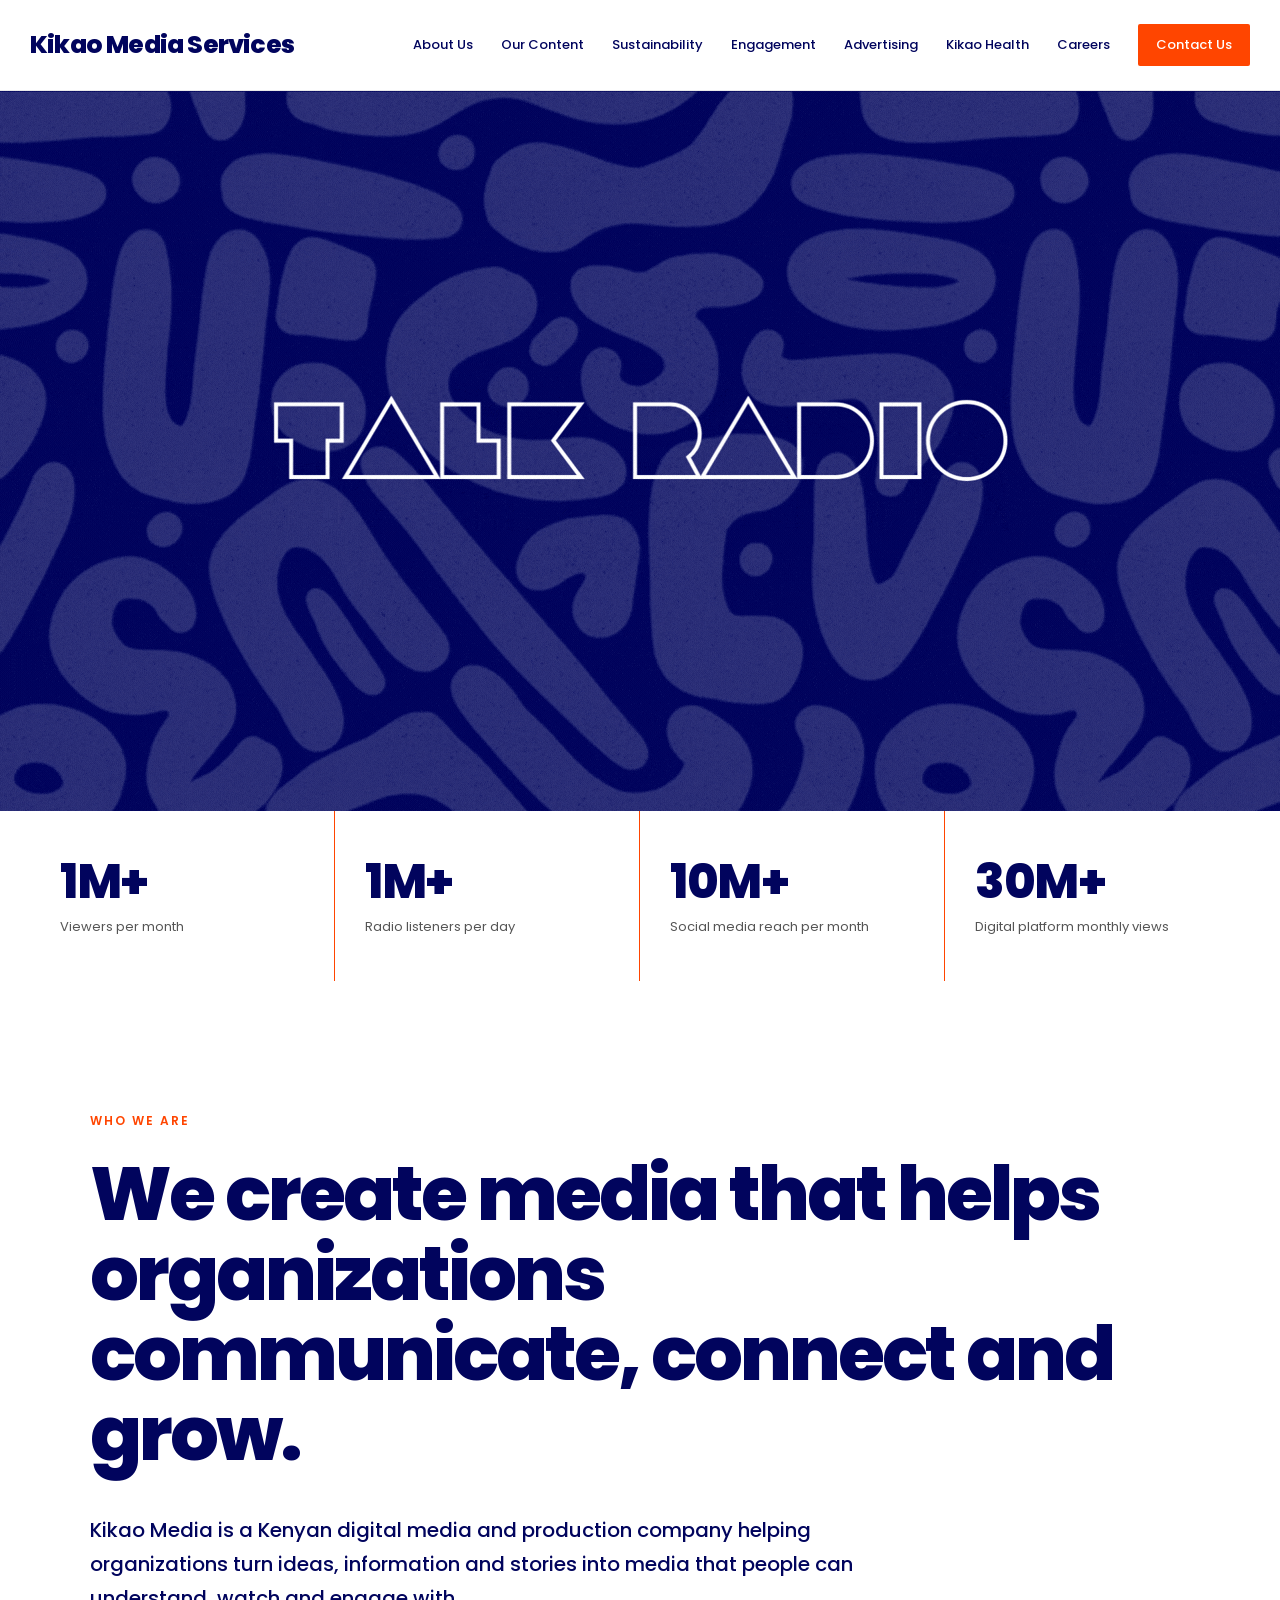
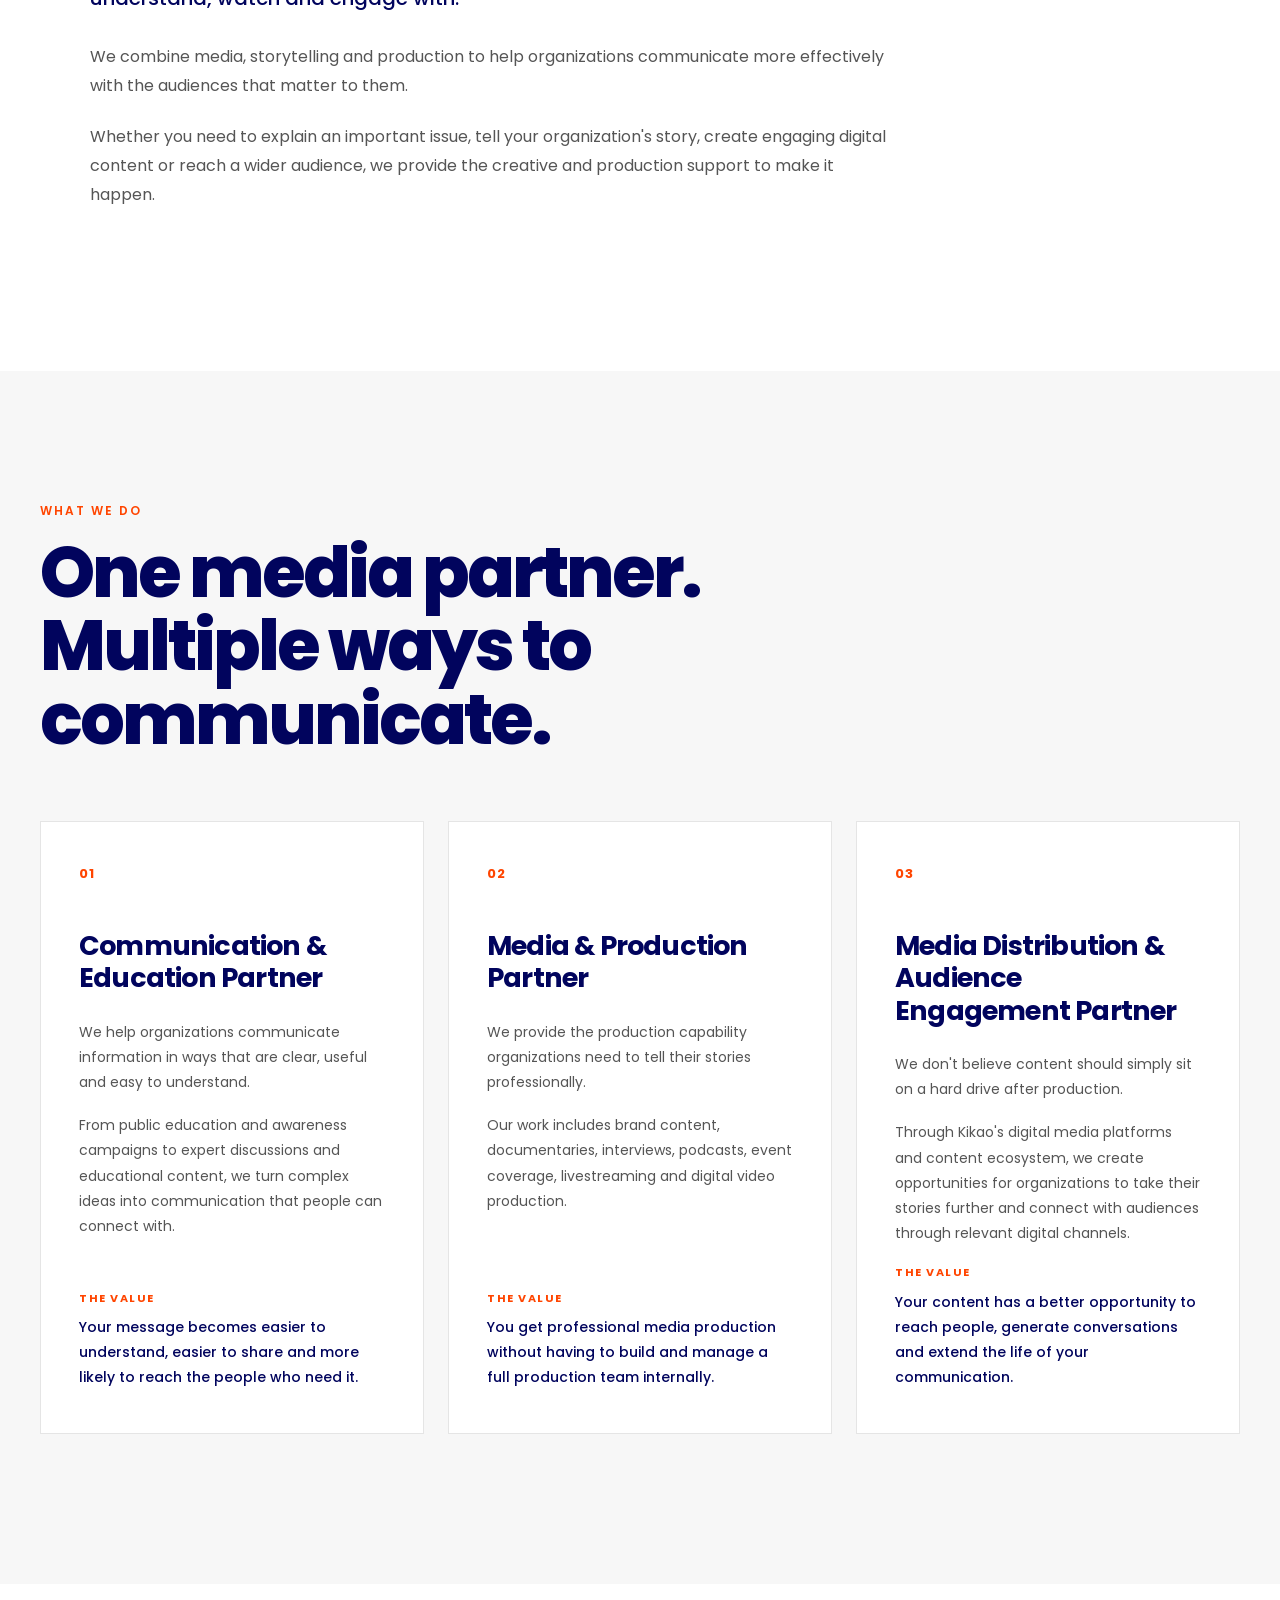
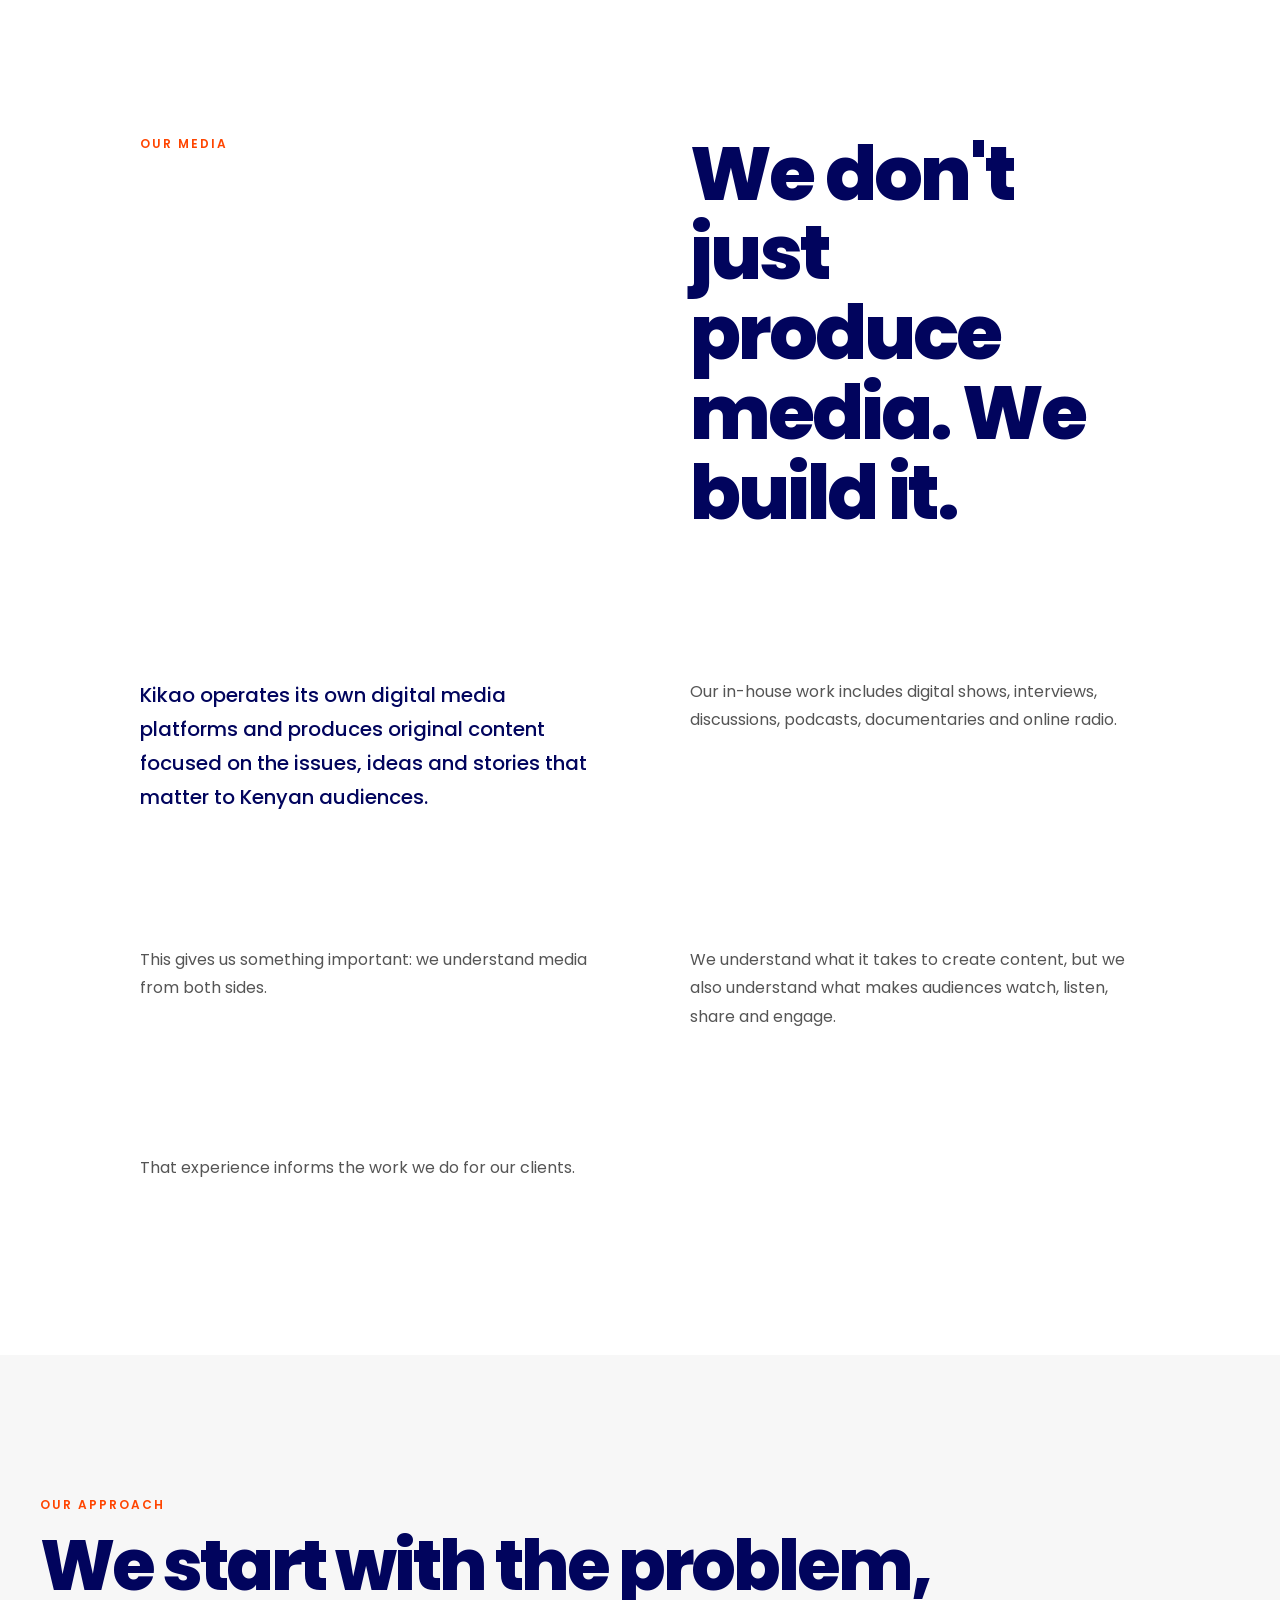
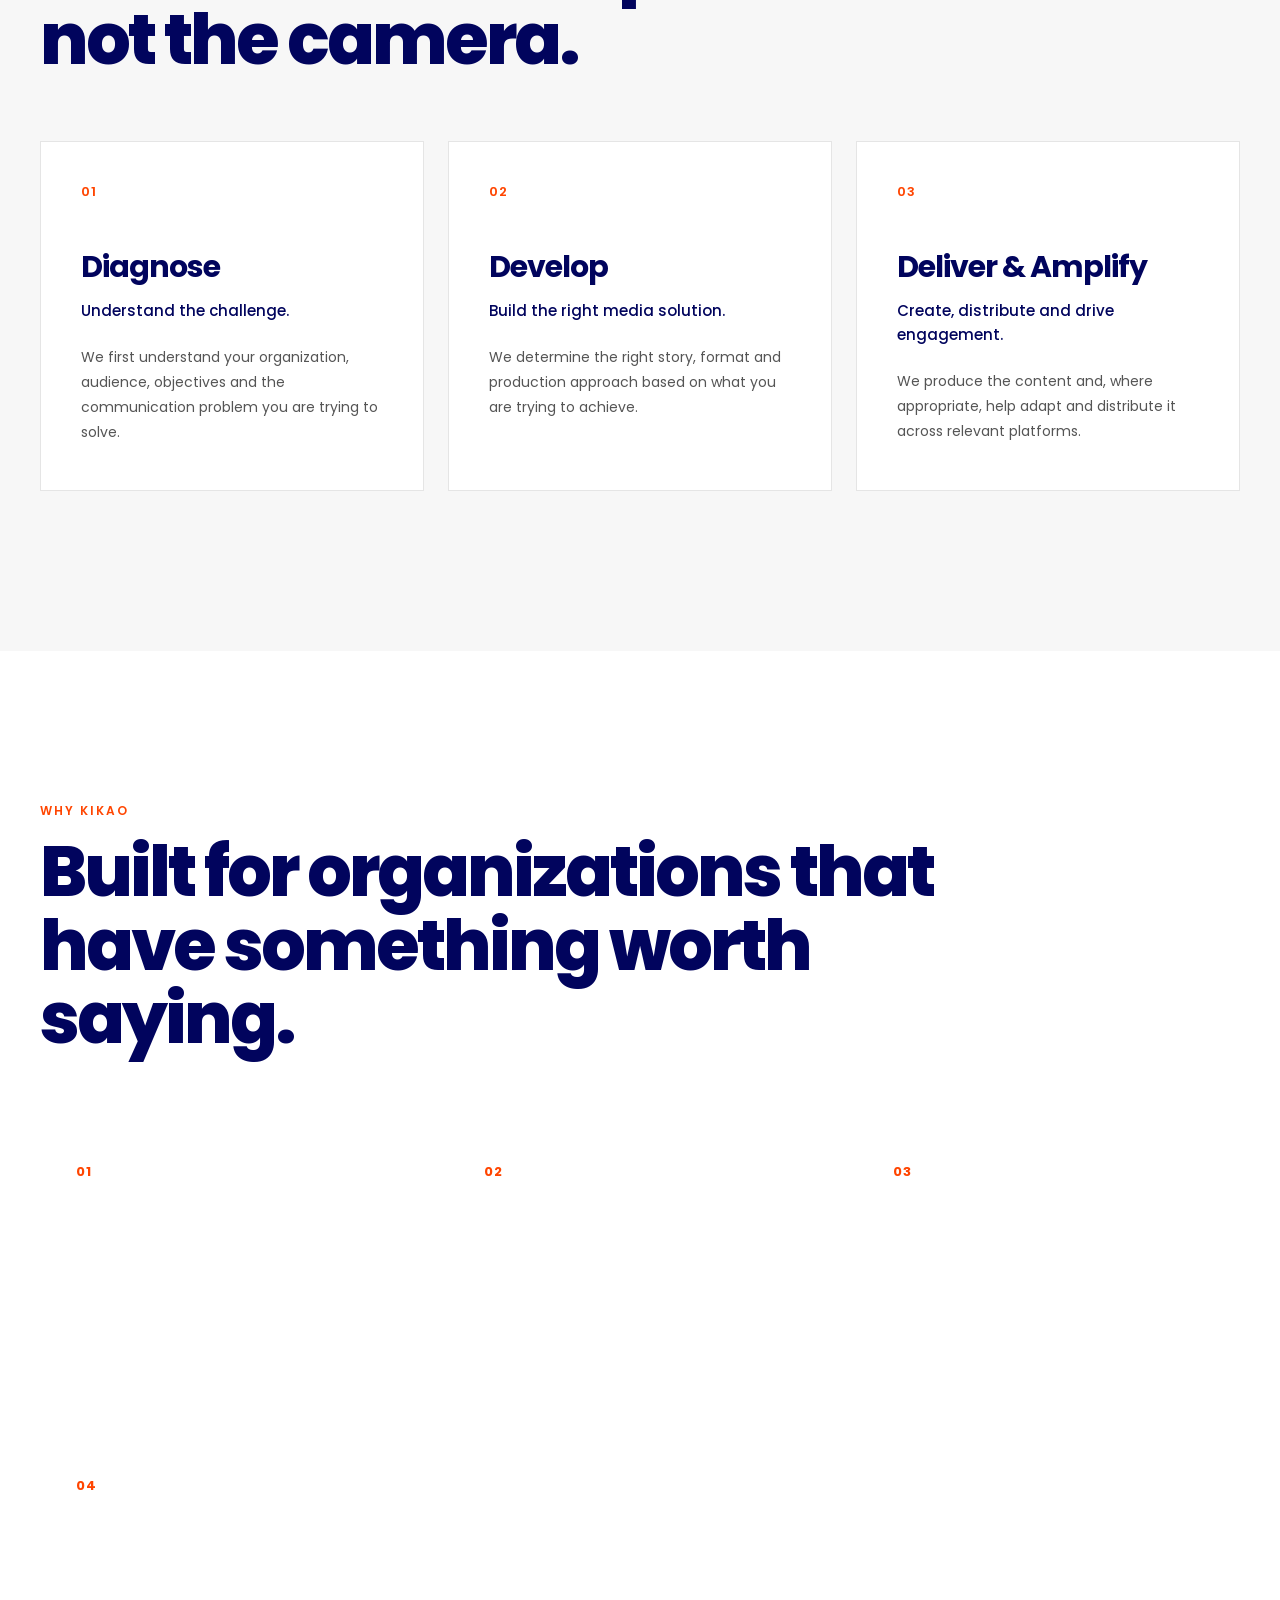
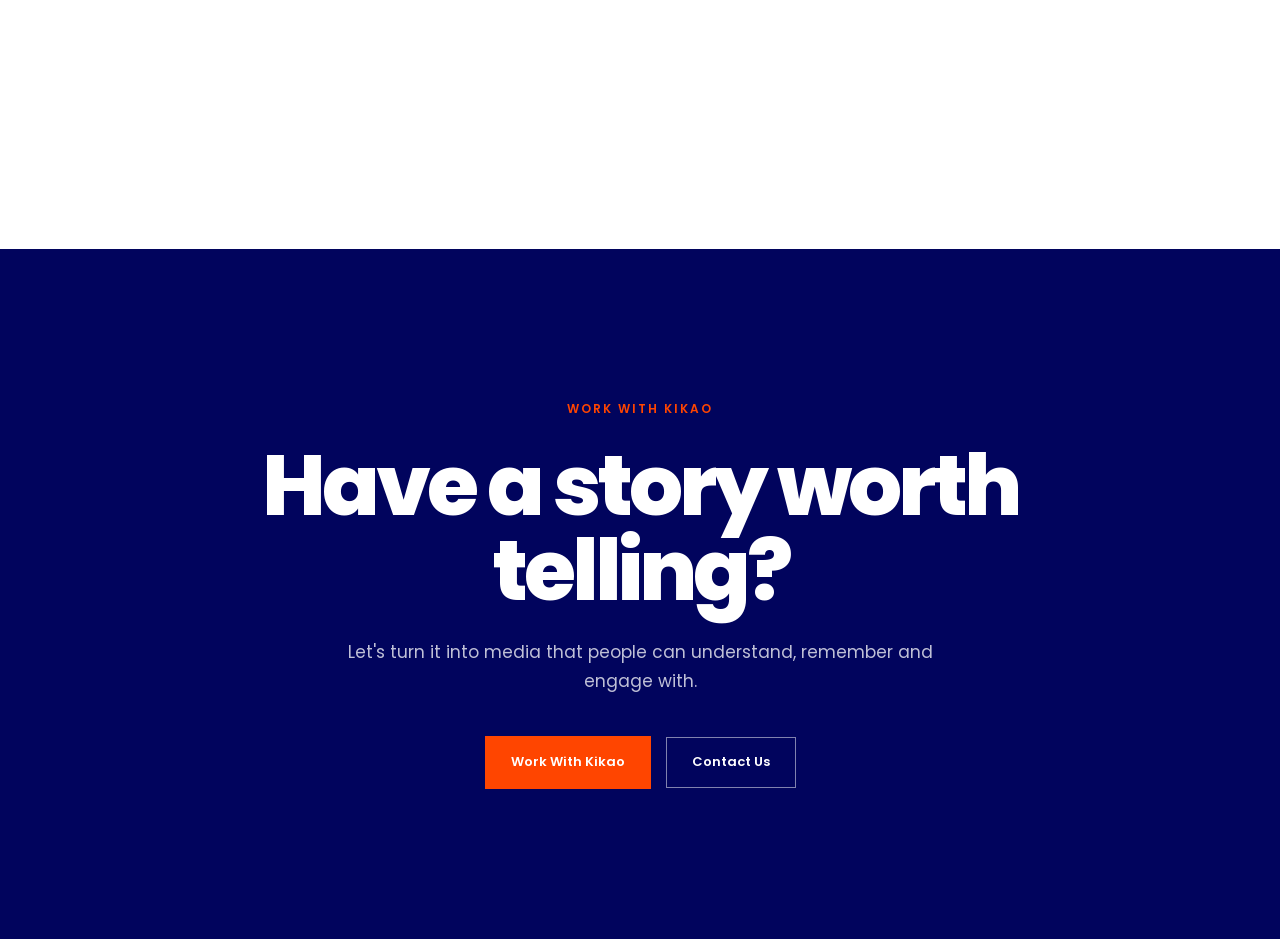
==== commit 3213f1e5: "Update about.html" ====
--- a/Kikao Media Website 2/about.html
+++ b/Kikao Media Website 2/about.html
@@ -36,7 +36,7 @@
         </a>
 
 
-        <!-- Desktop Navigation -->
+                <!-- Desktop Navigation -->
         <nav class="desktop-nav">
 
             <a href="about.html">About Us</a>
@@ -48,6 +48,8 @@
             <a href="engagement.html">Engagement</a>
 
             <a href="advertising.html">Advertising</a>
+
+            <a href="kikaohealth.html">Kikao Health</a>
 
             <a href="careers.html">Careers</a>
 
@@ -85,6 +87,8 @@
 
         <a href="advertising.html">Advertising</a>
 
+        <a href="kikaohealth.html">Kikao Health</a>
+
         <a href="careers.html">Careers</a>
 
         <a href="contact.html">Contact Us</a>
@@ -693,4 +697,4 @@
 <script src="script.js"></script>
 
 </body>
-</html>+</html>
--- a/Kikao Media Website 2/kikao.css
+++ b/Kikao Media Website 2/kikao.css
@@ -2966,4 +2966,611 @@
         letter-spacing: -3px;
     }
 
-}+}
+
+/* =========================================
+   KIKAO HEALTH
+   BRAND COLORS
+========================================= */
+
+.health-hero {
+    padding: 120px 30px 130px;
+    background: #ffffff;
+}
+
+.health-hero-container {
+    width: min(100%, 1200px);
+    margin: 0 auto;
+}
+
+.health-hero h1 {
+    max-width: 1050px;
+    margin-bottom: 35px;
+
+    font-size: clamp(48px, 8vw, 105px);
+    font-weight: 800;
+    line-height: 0.98;
+    letter-spacing: -5px;
+
+    color: #01045d;
+}
+
+.health-hero-text {
+    max-width: 720px;
+    margin-bottom: 35px;
+
+    font-size: 18px;
+    line-height: 1.7;
+
+    color: #111111;
+}
+
+.health-button {
+    display: inline-block;
+
+    padding: 14px 24px;
+
+    background: #ff4500;
+    color: #ffffff;
+
+    font-size: 14px;
+    font-weight: 600;
+
+    border-radius: 2px;
+
+    transition:
+        opacity 0.25s ease,
+        transform 0.25s ease;
+}
+
+.health-button:hover {
+    opacity: 0.85;
+    transform: translateY(-2px);
+}
+
+
+/* =========================================
+   GENERAL CONTAINER
+========================================= */
+
+.health-container {
+    width: min(calc(100% - 60px), 1200px);
+    margin: 0 auto;
+}
+
+.health-section-heading {
+    max-width: 850px;
+    margin-bottom: 60px;
+}
+
+.health-section-heading h2 {
+    margin-bottom: 20px;
+
+    font-size: clamp(40px, 6vw, 72px);
+    font-weight: 800;
+    line-height: 1.02;
+    letter-spacing: -3px;
+
+    color: #01045d;
+}
+
+.health-section-heading > p:last-child {
+    max-width: 650px;
+
+    font-size: 16px;
+    line-height: 1.7;
+
+    color: #111111;
+}
+
+
+/* =========================================
+   SECTION EYEBROW
+========================================= */
+
+.health-hero .section-eyebrow,
+.health-section-heading .section-eyebrow,
+.health-cta .section-eyebrow {
+    margin-bottom: 15px;
+
+    font-size: 12px;
+    font-weight: 700;
+    letter-spacing: 2px;
+
+    color: #ff4500;
+}
+
+
+/* =========================================
+   INTRODUCTION
+========================================= */
+
+.health-introduction {
+    padding: 120px 30px;
+    background: #f7f7f7;
+}
+
+.health-introduction-grid {
+    display: grid;
+    grid-template-columns: 1fr 1fr;
+
+    gap: 80px;
+    align-items: start;
+}
+
+.health-introduction h2 {
+    max-width: 600px;
+
+    font-size: clamp(38px, 5vw, 65px);
+    font-weight: 800;
+
+    line-height: 1.05;
+    letter-spacing: -3px;
+
+    color: #01045d;
+}
+
+.health-introduction-copy {
+    max-width: 600px;
+
+    font-size: 17px;
+    line-height: 1.8;
+
+    color: #111111;
+}
+
+.health-introduction-copy p + p {
+    margin-top: 25px;
+}
+
+
+/* =========================================
+   SERVICES
+========================================= */
+
+.health-services {
+    padding: 120px 30px;
+    background: #ffffff;
+}
+
+.health-card-grid {
+    display: grid;
+
+    grid-template-columns: repeat(3, 1fr);
+
+    gap: 20px;
+}
+
+.health-card {
+    min-height: 320px;
+
+    padding: 35px;
+
+    background: #ffffff;
+
+    border: 1px solid #e5e5e5;
+
+    display: flex;
+    flex-direction: column;
+
+    transition:
+        transform 0.25s ease,
+        border-color 0.25s ease;
+}
+
+.health-card:hover {
+    transform: translateY(-4px);
+
+    border-color: #01045d;
+}
+
+.health-card-number {
+    margin-bottom: 45px;
+
+    font-size: 12px;
+    font-weight: 700;
+
+    color: #ff4500;
+}
+
+.health-card h3 {
+    margin-bottom: 15px;
+
+    font-size: 24px;
+    font-weight: 700;
+
+    line-height: 1.2;
+
+    color: #01045d;
+}
+
+.health-card p {
+    margin-top: auto;
+
+    font-size: 14px;
+    line-height: 1.7;
+
+    color: #111111;
+}
+
+
+/* =========================================
+   OUTCOMES
+========================================= */
+
+.health-outcomes {
+    padding: 120px 30px;
+    background: #f7f7f7;
+}
+
+.health-outcome-grid {
+    display: grid;
+
+    grid-template-columns: repeat(2, 1fr);
+
+    gap: 20px;
+}
+
+.health-outcome-card {
+    padding: 45px;
+
+    background: #ffffff;
+
+    border: 1px solid #e5e5e5;
+
+    border-left: 4px solid #ff4500;
+}
+
+.health-outcome-card h3 {
+    margin-bottom: 15px;
+
+    font-size: 28px;
+    font-weight: 700;
+
+    color: #01045d;
+}
+
+.health-outcome-card p {
+    max-width: 500px;
+
+    font-size: 15px;
+    line-height: 1.7;
+
+    color: #111111;
+}
+
+
+/* =========================================
+   PARTNERS
+========================================= */
+
+.health-partners {
+    padding: 120px 30px;
+
+    background: #ffffff;
+}
+
+
+/* =========================================
+   APPROACH
+========================================= */
+
+.health-approach {
+    padding: 120px 30px;
+
+    background: #f7f7f7;
+}
+
+.health-steps {
+    border-top: 1px solid #dddddd;
+}
+
+.health-step {
+    display: grid;
+
+    grid-template-columns: 100px 1fr;
+
+    gap: 30px;
+
+    padding: 40px 0;
+
+    border-bottom: 1px solid #dddddd;
+}
+
+.health-step-number {
+    font-size: 14px;
+    font-weight: 700;
+
+    color: #ff4500;
+}
+
+.health-step h3 {
+    margin-bottom: 10px;
+
+    font-size: 28px;
+    font-weight: 700;
+
+    color: #01045d;
+}
+
+.health-step p {
+    max-width: 650px;
+
+    font-size: 15px;
+    line-height: 1.7;
+
+    color: #111111;
+}
+
+
+/* =========================================
+   MEDIA ADVANTAGE
+========================================= */
+
+.health-media {
+    padding: 120px 30px;
+
+    background: #ffffff;
+}
+
+.health-media-box {
+    display: grid;
+
+    grid-template-columns: 1fr 1fr;
+
+    gap: 80px;
+
+    padding: 70px;
+
+    background: #01045d;
+}
+
+.health-media-box .section-eyebrow {
+    color: #ff4500;
+}
+
+.health-media-box h2 {
+    max-width: 600px;
+
+    font-size: clamp(40px, 5vw, 68px);
+    font-weight: 800;
+
+    line-height: 1.02;
+    letter-spacing: -3px;
+
+    color: #ffffff;
+}
+
+.health-media-box p {
+    margin-bottom: 20px;
+
+    font-size: 16px;
+    line-height: 1.8;
+
+    color: #ffffff;
+}
+
+
+/* =========================================
+   CTA
+========================================= */
+
+.health-cta {
+    padding: 140px 30px;
+
+    text-align: center;
+
+    background: #f7f7f7;
+}
+
+.health-cta h2 {
+    max-width: 900px;
+
+    margin: 0 auto 25px;
+
+    font-size: clamp(45px, 7vw, 85px);
+    font-weight: 800;
+
+    line-height: 1;
+    letter-spacing: -4px;
+
+    color: #01045d;
+}
+
+.health-cta > .health-container > p:not(.section-eyebrow) {
+    max-width: 650px;
+
+    margin: 0 auto 35px;
+
+    font-size: 17px;
+    line-height: 1.7;
+
+    color: #111111;
+}
+
+
+/* =========================================
+   FOOTER
+========================================= */
+
+.site-footer {
+    padding: 70px 30px 30px;
+
+    background: #ffffff;
+
+    border-top: 1px solid #e5e5e5;
+}
+
+.footer-content {
+    display: flex;
+
+    justify-content: space-between;
+
+    gap: 60px;
+
+    padding-bottom: 60px;
+}
+
+.footer-content .logo {
+    color: #01045d;
+}
+
+.footer-content p {
+    max-width: 420px;
+
+    margin-top: 20px;
+
+    font-size: 14px;
+    line-height: 1.7;
+
+    color: #111111;
+}
+
+.footer-links {
+    display: flex;
+
+    flex-direction: column;
+
+    gap: 12px;
+}
+
+.footer-links a {
+    font-size: 14px;
+
+    color: #01045d;
+}
+
+.footer-links a:hover {
+    color: #ff4500;
+}
+
+.footer-bottom {
+    display: flex;
+
+    justify-content: space-between;
+
+    padding-top: 25px;
+
+    border-top: 1px solid #e5e5e5;
+
+    font-size: 12px;
+
+    color: #111111;
+}
+
+
+/* =========================================
+   MOBILE
+========================================= */
+
+@media (max-width: 800px) {
+
+    .health-hero {
+        padding: 80px 25px 90px;
+    }
+
+    .health-hero h1 {
+        letter-spacing: -3px;
+    }
+
+    .health-container {
+        width: calc(100% - 40px);
+    }
+
+    .health-introduction,
+    .health-services,
+    .health-outcomes,
+    .health-partners,
+    .health-approach,
+    .health-media,
+    .health-cta {
+        padding: 80px 20px;
+    }
+
+    .health-introduction-grid {
+        grid-template-columns: 1fr;
+
+        gap: 40px;
+    }
+
+    .health-card-grid {
+        grid-template-columns: 1fr;
+    }
+
+    .health-card {
+        min-height: 280px;
+    }
+
+    .health-outcome-grid {
+        grid-template-columns: 1fr;
+    }
+
+    .health-outcome-card {
+        padding: 35px;
+    }
+
+    .health-step {
+        grid-template-columns: 50px 1fr;
+
+        gap: 15px;
+    }
+
+    .health-media-box {
+        grid-template-columns: 1fr;
+
+        gap: 40px;
+
+        padding: 40px 30px;
+    }
+
+    .health-media-box h2 {
+        letter-spacing: -2px;
+    }
+
+    .health-cta h2 {
+        letter-spacing: -3px;
+    }
+
+    .footer-content {
+        flex-direction: column;
+
+        gap: 40px;
+    }
+
+    .footer-bottom {
+        flex-direction: column;
+
+        gap: 12px;
+    }
+}
+
+
+/* =========================================
+   SMALL PHONES
+========================================= */
+
+@media (max-width: 450px) {
+
+    .health-hero h1 {
+        font-size: 43px;
+
+        letter-spacing: -2px;
+    }
+
+    .health-section-heading h2 {
+        letter-spacing: -2px;
+    }
+
+    .health-card {
+        padding: 27px;
+    }
+
+    .health-card-number {
+        margin-bottom: 35px;
+    }
+
+    .health-media-box {
+        padding: 30px 25px;
+    }
+
+}
